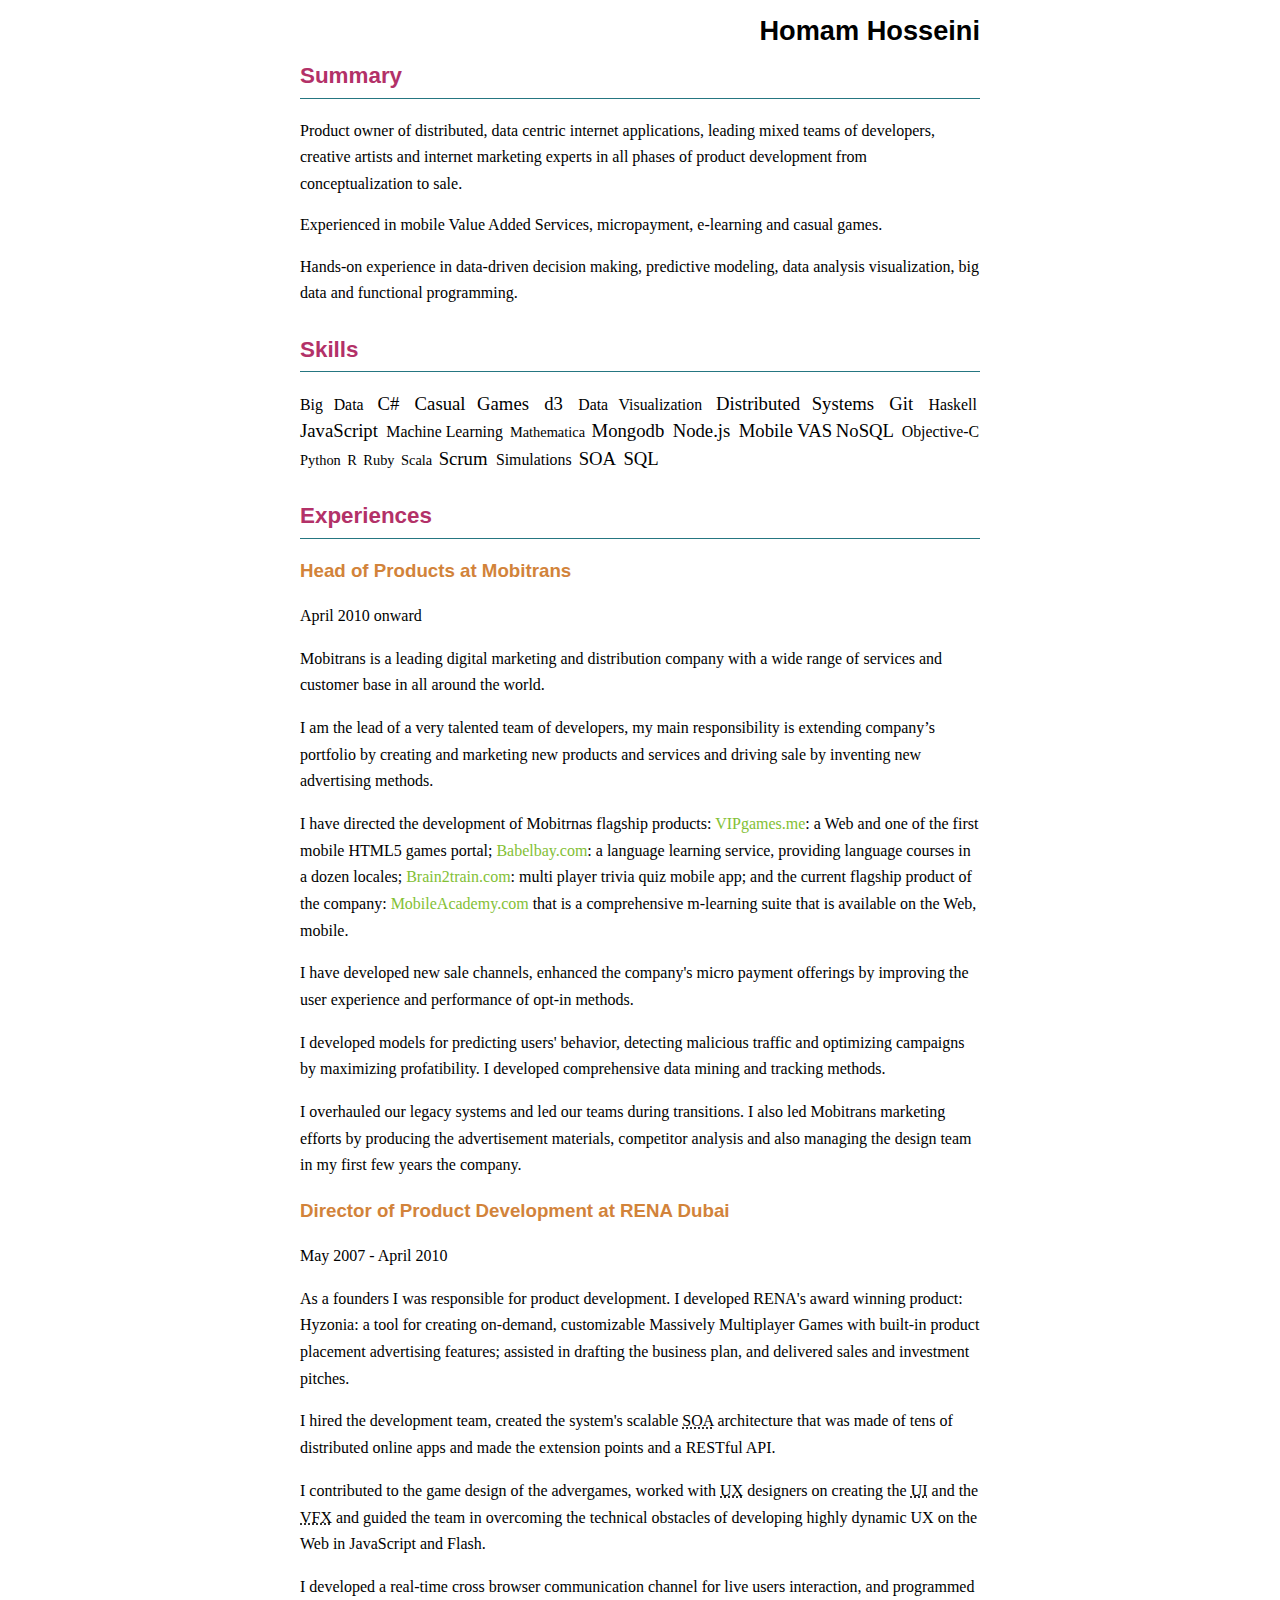
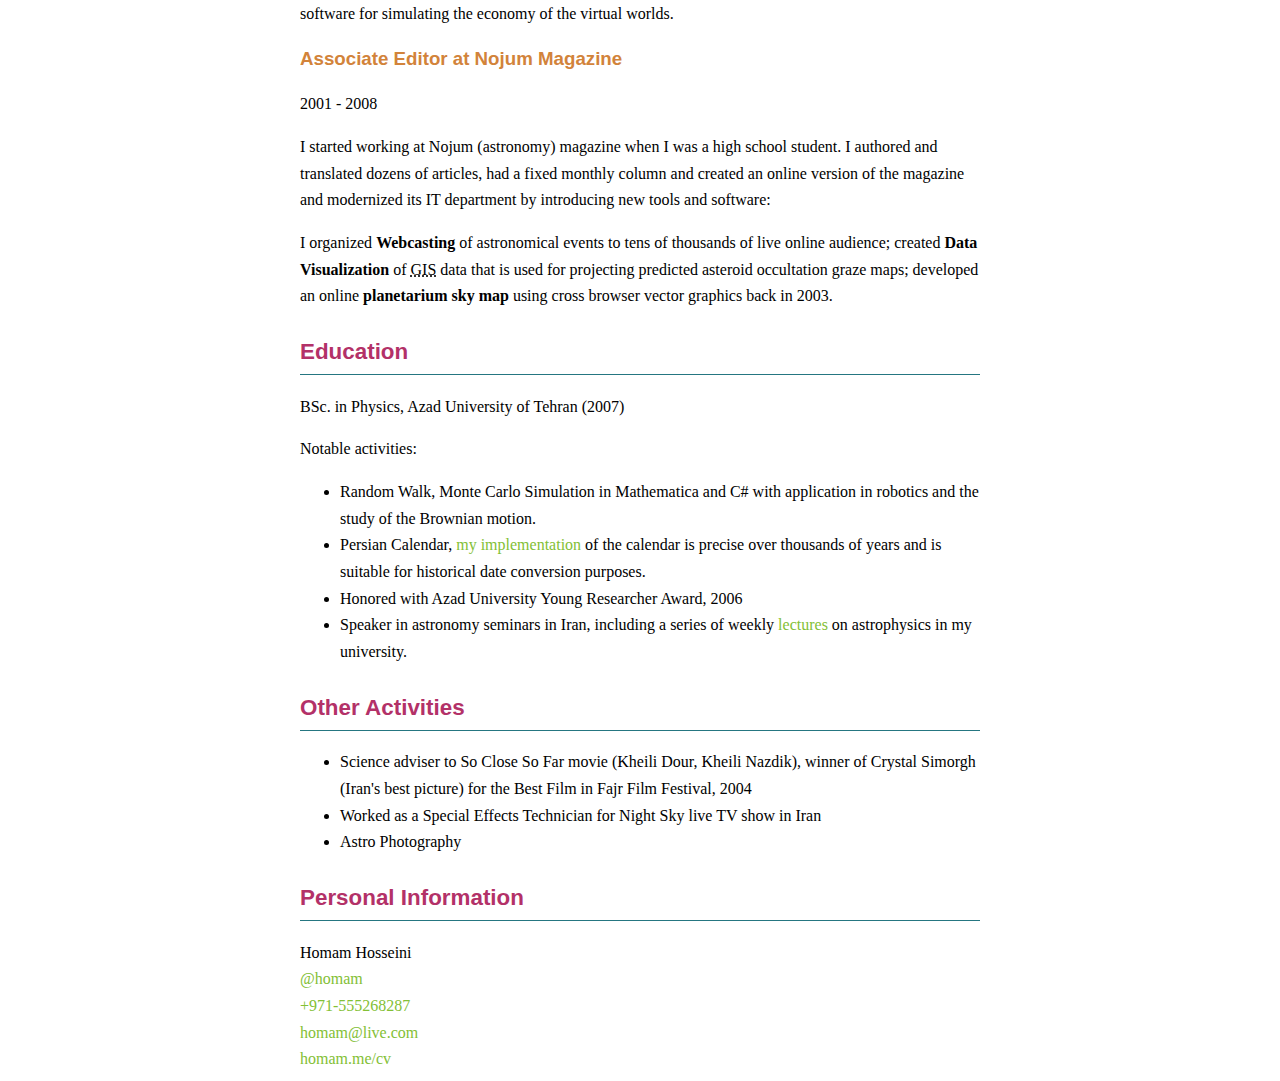
==== cv/index.html @ 87fec983 "July 2015 version" ====
<!doctype html>
<html lang="en">
<head>
    <title>Homam Hosseini</title>
    <meta charset="utf-8" />
    <meta name="description" content="Head of Products at Mobitrans; Homam is a software architect and developer, experienced in mobile, advergaming, data visualization and distributed systems."/>
    <meta name="viewport" content="user-scalable=no, width=device-width, initial-scale=1.0, maximum-scale=1.0"/>
    <meta name="apple-mobile-web-app-capable" content="yes"/>
    <meta name="apple-mobile-web-app-status-bar-style" content="black"/>

    <link href="index.css" type="text/css" rel="stylesheet" />
    
</head>
<body class="">

    <article itemscope itemtype="http://schema.org/Person">
    <h1 itemprop="name">Homam Hosseini</h1>

    <section class="summary">
        <h2>Summary</h2>
        <ul>
            <li data-skill="lead">
                Product owner of distributed, data centric internet applications,
                leading mixed
                teams of developers, creative artists and internet marketing experts in all phases of product development from conceptualization to sale.</li>
            <li data-skill="mobile dev games">
                Experienced in mobile Value Added Services,
                micropayment, e-learning and casual games.</li>
            <li data-skills="dev data">
                Hands-on experience in data-driven decision making, predictive modeling,
                data analysis visualization, big data and functional programming.
            </li>
        </ul>
    </section>
    <section class="skills">
        <h2>Skills</h2>
        <ul class="list">
            <li class="b">Big Data </li><li class="a">C# </li><li class="a">Casual Games </li><li class="a">d3 </li><li class="b">Data Visualization </li><li class="a">Distributed Systems </li><li class="a">Git </li><li class="b">Haskell </li><li class="a">JavaScript </li><li class="b">Machine Learning </li><li class="c">Mathematica </li><li class="a">Mongodb </li><li class="a">Node.js </li><li class="a">Mobile VAS</li><li class="a">NoSQL </li><li class="b">Objective-C </li><li class="c">Python </li><li class="c">R </li><li class="c">Ruby </li><li class="c">Scala </li><li class="a">Scrum </li><li class="b">Simulations </li><li class="a">SOA </li><li class="a">SQL </li>
        </ul>
    </section>
    <section class="experiences">
        <h2>Experiences</h2>
        <div class="experience">
            <h3 itemprop="jobTitle">Head of Products at Mobitrans</h3>
            <div class="time">April 2010 onward</div>
            <p class="company">
                Mobitrans is a leading digital marketing and distribution company with a wide range of services and customer base in all around the world.
            </p>
            <p data-skill="lead">
                I am the lead of a very talented team of developers, my main
                responsibility is extending company’s portfolio by creating and marketing new products and services and driving sale by inventing new advertising methods.
            </p>
            <p data-skill="dev mobile games">
                I have directed the development of Mobitrnas flagship products:
                <a target="_blank" href="http://www.vipgames.me">VIPgames.me</a>: a Web and one of the first mobile HTML5 games portal;
                <a target="_blank" href="http://www.babelbay.com">Babelbay.com</a>: a language learning service, providing language courses
                in a dozen locales;
                <a target="_blank" href="http://www.brain2train.com">Brain2train.com</a>: multi player trivia quiz mobile app;
                and the current flagship product of the company:
                <a target="_blank" href="http://www.mobileacademy.com">MobileAcademy.com</a> that is a comprehensive m-learning suite that is available on the Web, mobile.
            </p>
            <p data-skill="dev lead biz math">
                I have developed new sale channels, enhanced the company's micro payment offerings
                by improving the user experience and performance of opt-in methods.
            </p>
            <p data-skill="dev lead biz math">
                I developed models for predicting users' behavior, detecting malicious traffic and optimizing campaigns by maximizing profatibility. I developed comprehensive data mining and tracking methods.
            </p>
            <p>
                I overhauled our legacy systems and led our teams during transitions. I also led Mobitrans marketing efforts by producing the advertisement materials, competitor analysis and also managing the design team in my first few years the company.
            </p>
        </div>
        <div class="experience">
            <h3>Director of Product Development at RENA Dubai</h3>
            <div class="time">May 2007 - April 2010</div>
            <p>
                As a founders I was responsible for product development.

                I developed RENA's award winning product: Hyzonia: a tool for creating on-demand, customizable
                Massively Multiplayer Games with built-in product placement advertising features; assisted in drafting the business plan, and delivered sales and investment pitches.
            </p>
            <p>
                I hired the development team, created the system's scalable <abbr title="Service Oriented Architecture">SOA</abbr>
                architecture that was made of tens of distributed online apps and made the extension points and a RESTful API.
            </p>
            <p>
                I contributed to the game design of the advergames,
                worked with <abbr title="User Experience">UX</abbr> designers on creating the 
                <abbr title="User Interface">UI</abbr> and the <abbr title="Visual Effects">VFX</abbr> and
                guided the team in overcoming the technical obstacles of developing highly dynamic UX on the Web in JavaScript and Flash.
            </p>
            <p>
                I developed a real-time cross browser communication channel for live users interaction,
                and programmed software for simulating the economy of the virtual worlds.
            </p>
        </div>
        <div class="experience nojum">
            <h3>Associate Editor at Nojum Magazine</h3>
            <div class="time">2001 - 2008</div>
            <p>
                I started working at Nojum (astronomy) magazine when I was a high school student.
                I authored and translated dozens of articles, had a fixed monthly column and created an online version of the magazine
                and modernized its IT department by introducing new tools and software:
            </p>
            <p>
                I organized <strong>Webcasting</strong> of astronomical events to tens of thousands of live online audience;
                created <strong>Data Visualization</strong> of <abbr title="Geographic Information System">GIS</abbr> data that is
                used for projecting predicted asteroid occultation graze maps;
                developed an online <strong>planetarium sky map</strong> using cross browser vector graphics
                back in 2003.
            </p>
        </div>
    </section>
    <section class="education">
        <h2>Education</h2>
        <p>
            BSc. in Physics, Azad University of Tehran (2007)
        </p>
        <p>
            Notable activities:
        </p>
        <ul>
            <li>Random Walk, Monte Carlo Simulation in Mathematica and C# with application in
    robotics and the study of the Brownian motion.</li>
            <li>Persian Calendar, <a href="http://www.codeproject.com/Articles/13465/Jalali-Calendar" target="_blank">my implementation</a>
            of the calendar is precise over thousands of years and is
            suitable for historical date conversion purposes.</li>
            <li>Honored with Azad University Young Researcher Award, 2006</li>
            <li>Speaker in astronomy seminars in Iran, including a series of weekly
                <a href="http://www.slideshare.net/homam" target="_blank">lectures</a> on astrophysics in my university.</li>
        </ul>
    </section>
    <section class="activities">
        <h2>Other Activities</h2>
        <ul>
            <!-- ed activities -->
            <li>Science adviser to So Close So Far movie (Kheili Dour, Kheili Nazdik), winner of Crystal Simorgh
                (Iran's best picture)
                for the Best Film in Fajr Film Festival, 2004</li>
            <li>Worked as a Special Effects Technician for Night Sky live TV show in Iran</li>
            <li>Astro Photography</li>
        </ul>
    </section>
    <section>
        <h2>Personal Information</h2>
        <div>Homam Hosseini</div>
        <div class="twitter"><a rel="me" itemprop="url" target="_blank" href="http://twitter.com/homam">@homam</a></div>
        <div><a rel="me" itemprop="telephone" href="tel:+971-555268287">+971-555268287</a</div>
        <div><a rel="me" itemprop="email" href="mailto:homam@live.com">homam@live.com</a></div>
        <div class="social"><a rel="me" itemprop="url" target="_blank" href="http://homam.me/cv">homam.me/cv</a></div>
        <div class="social google"><a rel="author" href="https://plus.google.com/106168197386890589409?rel=author"></a></div>
    </section>
    </article>
</body>
</html>
---- cv/index.css ----
body {
  font: normal 12pt/20pt "Georgia Pro", georgia, serif;
}
@media print {
  body {
    font-family: normal 0.61111111pt "Georgia Pro", georgia, serif;
  }
}
h1,
h2,
h3,
h4 {
  font-family: Helvetica, Calibri, sans-serif;
}
a {
  color: #83C035;
  text-decoration: none;
}
a:hover {
  text-decoration: underline;
}
@media print {
  a {
    color: #69992b;
    text-decoration: none;
  }
}
abbr.expand:before {
  content: attr(title) ' (';
}
abbr.expand:after {
  content: ')';
}
h1 {
  font-size: 1.7em;
  text-align: right;
}
@media screen and (max-width: 500px) {
  h1 {
    text-align: left;
    margin-bottom: 2ex;
  }
}
@media screen and (min-width: 500px) {
  h1 {
    text-align: right;
  }
}
@media print {
  h1 {
    margin-bottom: -1.3ex;
  }
}
body.fancy h1 {
  text-align: right;
  -webkit-transform: rotateZ(-1deg);
  margin: 20px 0 -20px 0;
  padding: 0;
}
h2 {
  color: #B33168;
  font-size: 1.4em;
}
h2:after {
  content: ' ';
  display: block;
  border-bottom: solid 1px #257681;
  margin-top: 8px;
}
h3 {
  color: #D2833A;
}
.summary ul {
  margin: auto 0 auto 0;
  padding: 0;
}
.summary ul li {
  margin: auto 0 2ex 0;
  padding: 0;
  list-style-type: none;
}
.skills .list {
  margin: 0 auto 0 auto;
  padding: 0;
  text-align: justify;
}
@media screen and (min-width: 400px) {
  .skills .list {
    font-size: .9em;
  }
}
@media print {
  .skills .list {
    font-size: .8em;
  }
}
.skills .list li {
  margin: 0;
  padding: 0 0 0 0;
  list-style-type: none;
  display: inline;
  -webkit-transition: .5s;
  -webkit-transform: rotate(0);
}
@media screen and (min-width: 400px) {
  .skills .list li {
    padding-right: .2em;
  }
}
@media print {
  .skills .list li {
    padding-right: 0.15em;
    line-height: 1;
  }
}
.skills .list li.a {
  font-size: 130%;
}
.skills .list li.b {
  font-size: 110%;
}
.skills .list li:hover {
  color: red;
}
article section {
  page-break-inside: avoid;
}
article section:not(:first-of-type) {
  margin-top: 4ex;
}
@media print {
  article section {
    margin-top: 4ex;
  }
}

article section.activities {
  page-break-inside: avoid;
}
article {
  margin: auto;
  max-width: 680px;
  padding: 0 20px;
}
@media only screen and (max-device-width: 480px) {
  body,
  article {
    max-width: 100%;
    margin: 0;
  }
  ul {
    margin: 0;
    padding-left: 1em;
  }
}
@media print {
  .social.google {
    display: none;
  }
}
body.fancy h2:after {
  margin-top: 14px;
}
body.fancy section:nth-of-type(2n-1) h2:after {
  -webkit-transform: rotateZ(1deg);
}
body.fancy section:nth-of-type(2n) h2:after {
  -webkit-transform: rotateZ(-1deg);
  margin-top: 0px;
}
body.fancy .experience:nth-of-type(2n-1) {
  -webkit-transform: rotateZ(-1deg);
}
body.fancy .experience:nth-of-type(2n) {
  -webkit-transform: rotateZ(1deg);
  margin-top: 2em;
  margin-bottom: 2em;
}
@media screen and (max-width: 999px) {
  #fx {
    display: none;
  }
}
@media print {
  #fx {
    display: none;
  }
}
@media screen and (min-width: 1000px) {
  #fx {
    position: fixed;
    top: -120px;
    width: 100%;
    bottom: 0;
    left: 0;
    -webkit-box-reflect: right -100%;
    z-index: -1;
  }
  svg {
    position: absolute;
    bottom: -100px;
    left: -10px;
    z-index: -1;
    width: 100%;
    -webkit-box-reflect: below -60%;
  }
  svg line {
    stroke: black;
  }
  svg path {
    stroke: rgba(247, 247, 247, 0.45);
    fill: rgba(247, 247, 247, 0.45);
  }
}
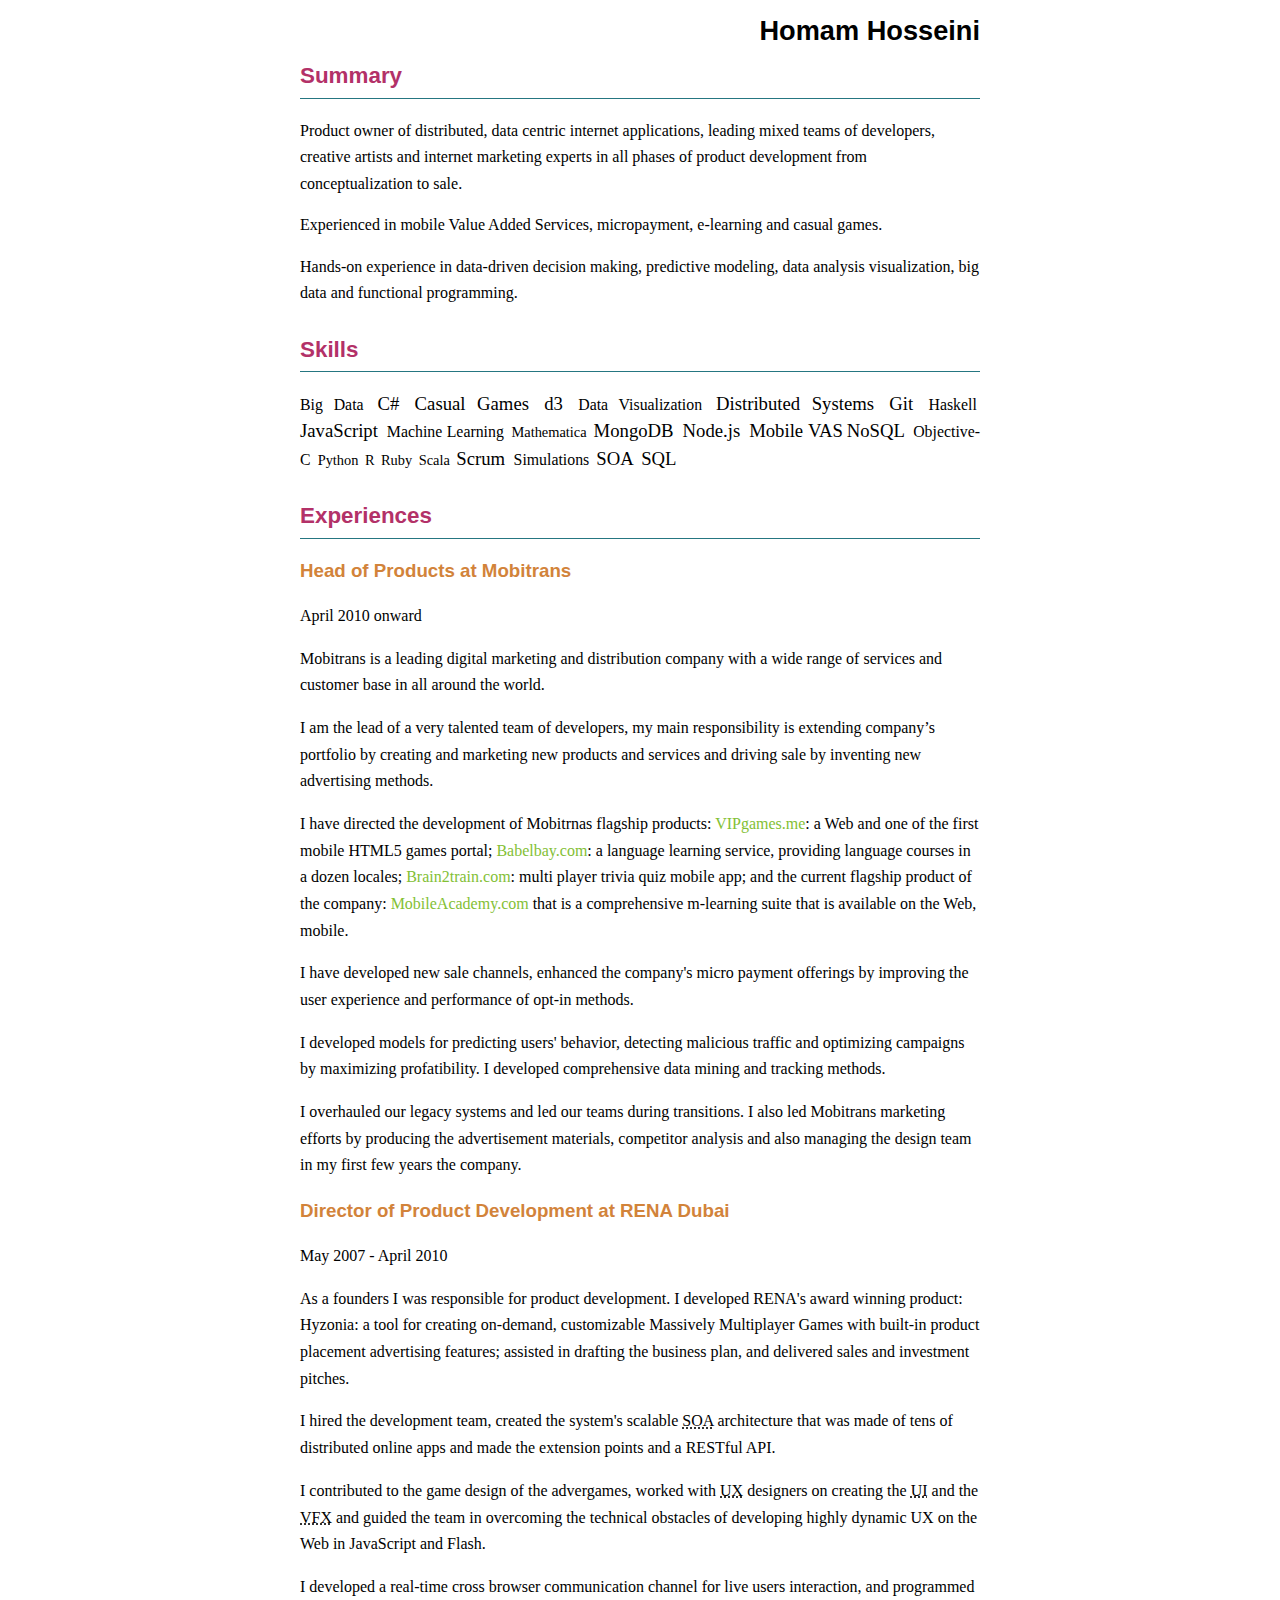
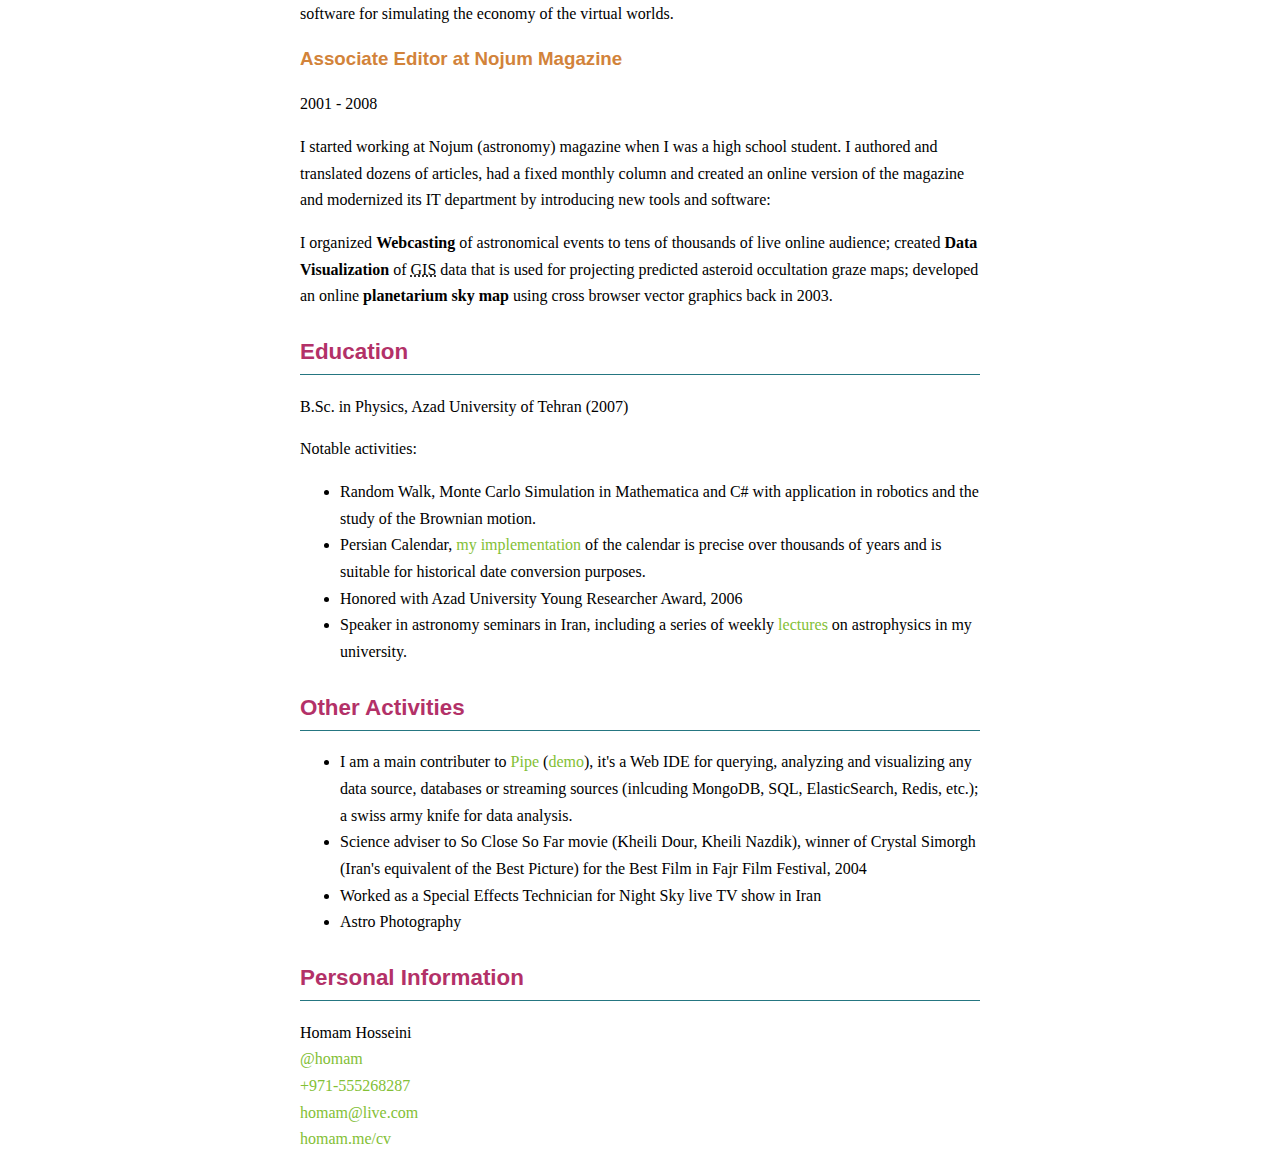
==== commit 90376ba7: "Update index.html" ====
--- a/cv/index.html
+++ b/cv/index.html
@@ -35,7 +35,7 @@
     <section class="skills">
         <h2>Skills</h2>
         <ul class="list">
-            <li class="b">Big Data </li><li class="a">C# </li><li class="a">Casual Games </li><li class="a">d3 </li><li class="b">Data Visualization </li><li class="a">Distributed Systems </li><li class="a">Git </li><li class="b">Haskell </li><li class="a">JavaScript </li><li class="b">Machine Learning </li><li class="c">Mathematica </li><li class="a">Mongodb </li><li class="a">Node.js </li><li class="a">Mobile VAS</li><li class="a">NoSQL </li><li class="b">Objective-C </li><li class="c">Python </li><li class="c">R </li><li class="c">Ruby </li><li class="c">Scala </li><li class="a">Scrum </li><li class="b">Simulations </li><li class="a">SOA </li><li class="a">SQL </li>
+            <li class="b">Big Data </li><li class="a">C# </li><li class="a">Casual Games </li><li class="a">d3 </li><li class="b">Data Visualization </li><li class="a">Distributed Systems </li><li class="a">Git </li><li class="b">Haskell </li><li class="a">JavaScript </li><li class="b">Machine Learning </li><li class="c">Mathematica </li><li class="a">MongoDB </li><li class="a">Node.js </li><li class="a">Mobile VAS</li><li class="a">NoSQL </li><li class="b">Objective-C </li><li class="c">Python </li><li class="c">R </li><li class="c">Ruby </li><li class="c">Scala </li><li class="a">Scrum </li><li class="b">Simulations </li><li class="a">SOA </li><li class="a">SQL </li>
         </ul>
     </section>
     <section class="experiences">
@@ -114,7 +114,7 @@
     <section class="education">
         <h2>Education</h2>
         <p>
-            BSc. in Physics, Azad University of Tehran (2007)
+            B.Sc. in Physics, Azad University of Tehran (2007)
         </p>
         <p>
             Notable activities:
@@ -134,8 +134,13 @@
         <h2>Other Activities</h2>
         <ul>
             <!-- ed activities -->
+            <li>I am a main contributer to <a href="https://github.com/pipend/pipe">Pipe</a> (<a href="http://reactiflux.pipend.com/">demo</a>), it's a Web IDE for
+                querying, analyzing and visualizing any data source, databases or streaming sources 
+                (inlcuding MongoDB, SQL, ElasticSearch, Redis, etc.); 
+                a swiss army knife for data analysis.
+            </li>
             <li>Science adviser to So Close So Far movie (Kheili Dour, Kheili Nazdik), winner of Crystal Simorgh
-                (Iran's best picture)
+                (Iran's equivalent of the Best Picture)
                 for the Best Film in Fajr Film Festival, 2004</li>
             <li>Worked as a Special Effects Technician for Night Sky live TV show in Iran</li>
             <li>Astro Photography</li>
@@ -152,4 +157,4 @@
     </section>
     </article>
 </body>
-</html>+</html>
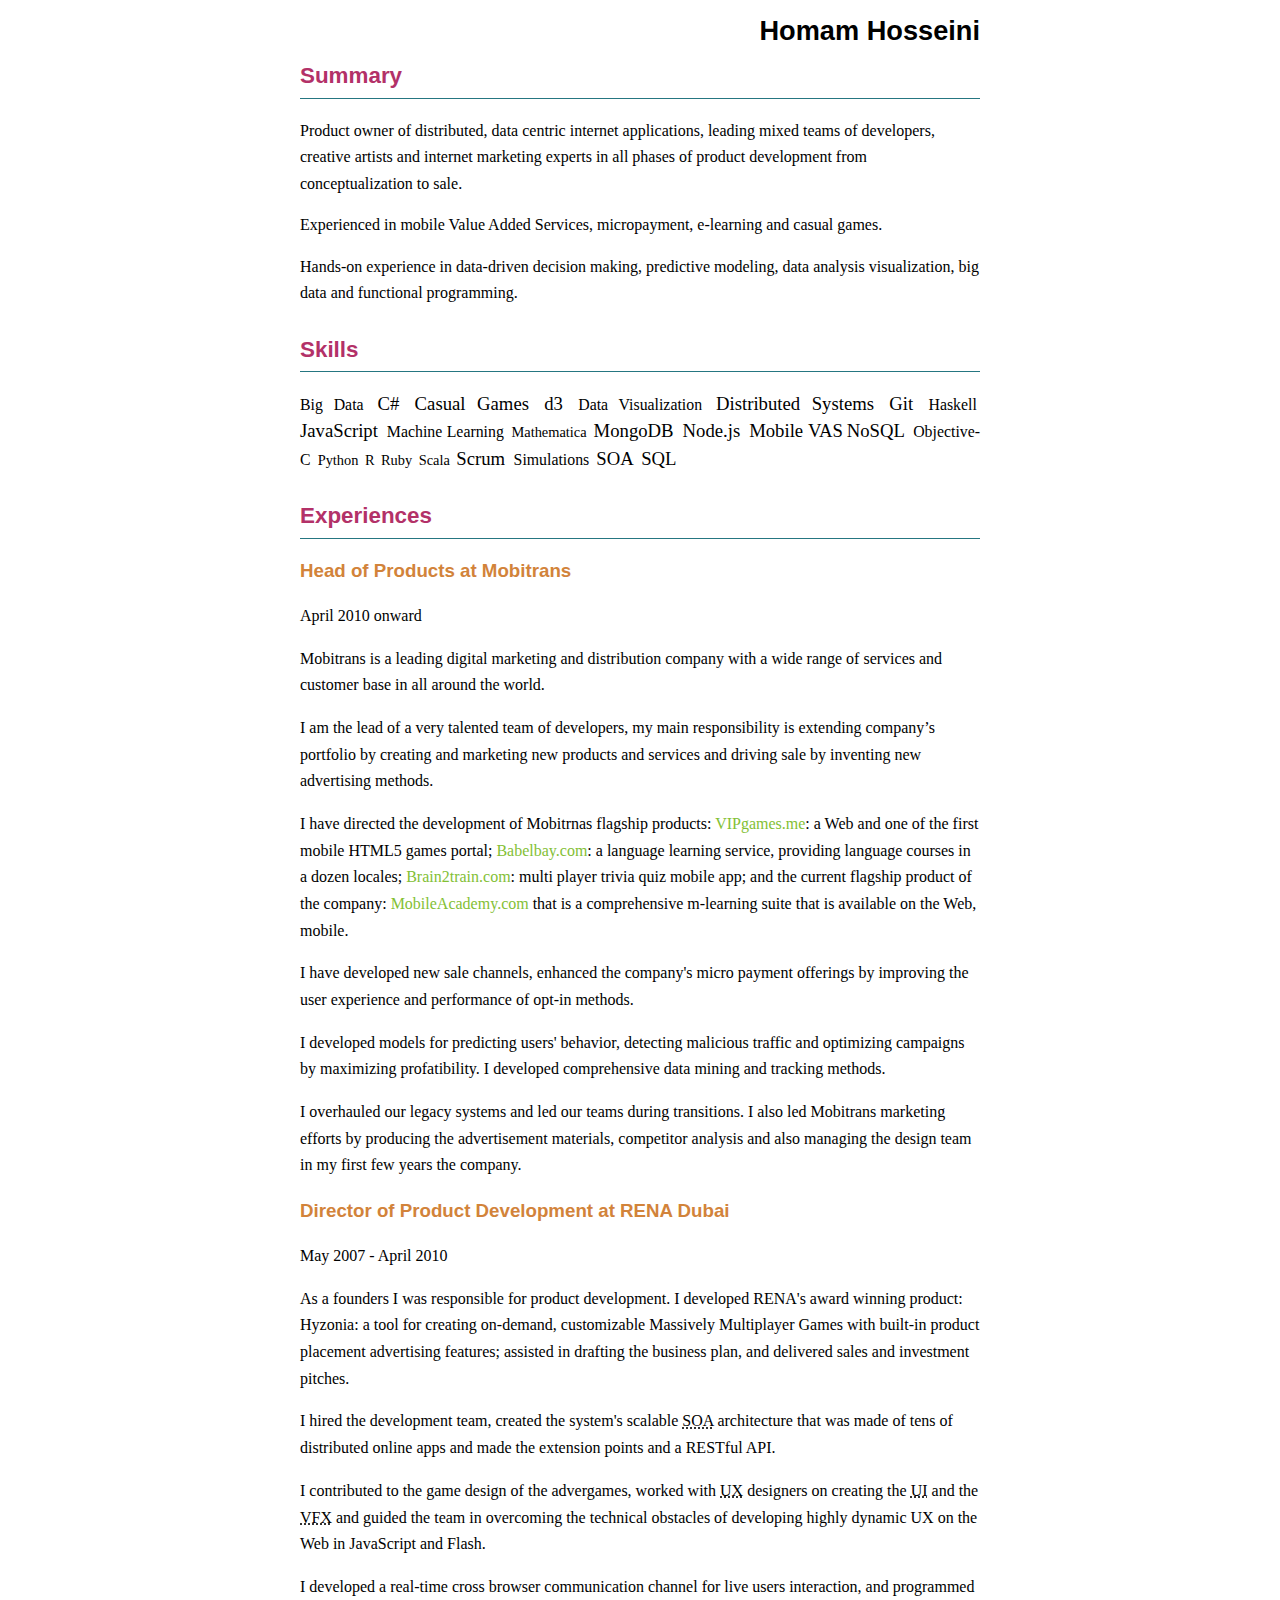
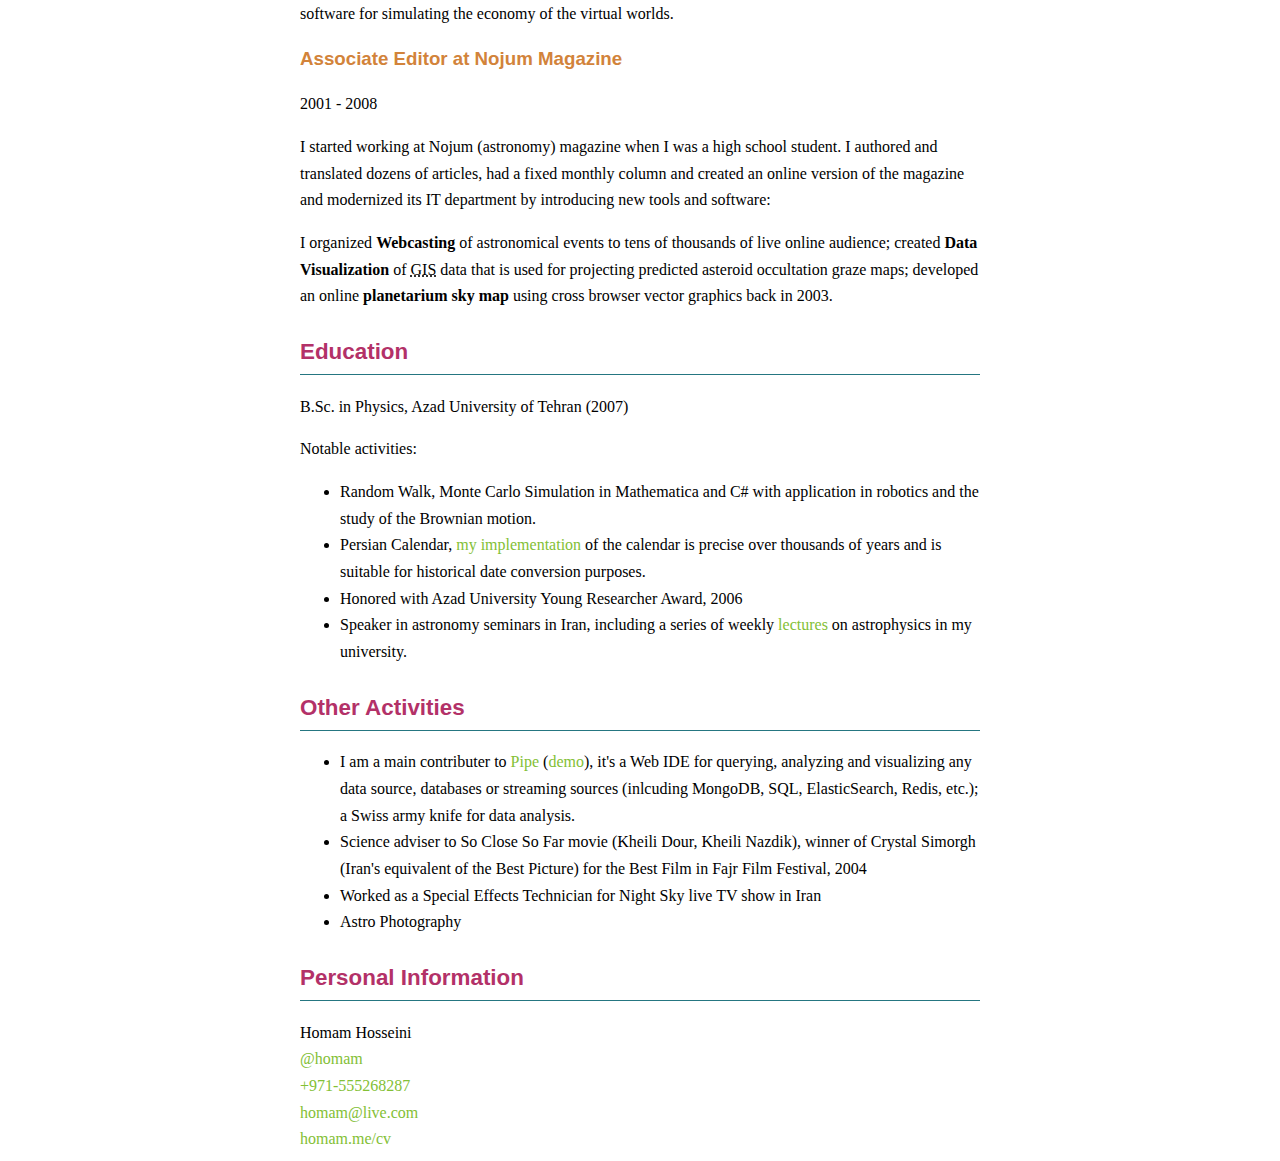
==== commit 7a67c1c6: "typo" ====
--- a/cv/index.html
+++ b/cv/index.html
@@ -137,7 +137,7 @@
             <li>I am a main contributer to <a href="https://github.com/pipend/pipe">Pipe</a> (<a href="http://reactiflux.pipend.com/">demo</a>), it's a Web IDE for
                 querying, analyzing and visualizing any data source, databases or streaming sources 
                 (inlcuding MongoDB, SQL, ElasticSearch, Redis, etc.); 
-                a swiss army knife for data analysis.
+                a Swiss army knife for data analysis.
             </li>
             <li>Science adviser to So Close So Far movie (Kheili Dour, Kheili Nazdik), winner of Crystal Simorgh
                 (Iran's equivalent of the Best Picture)
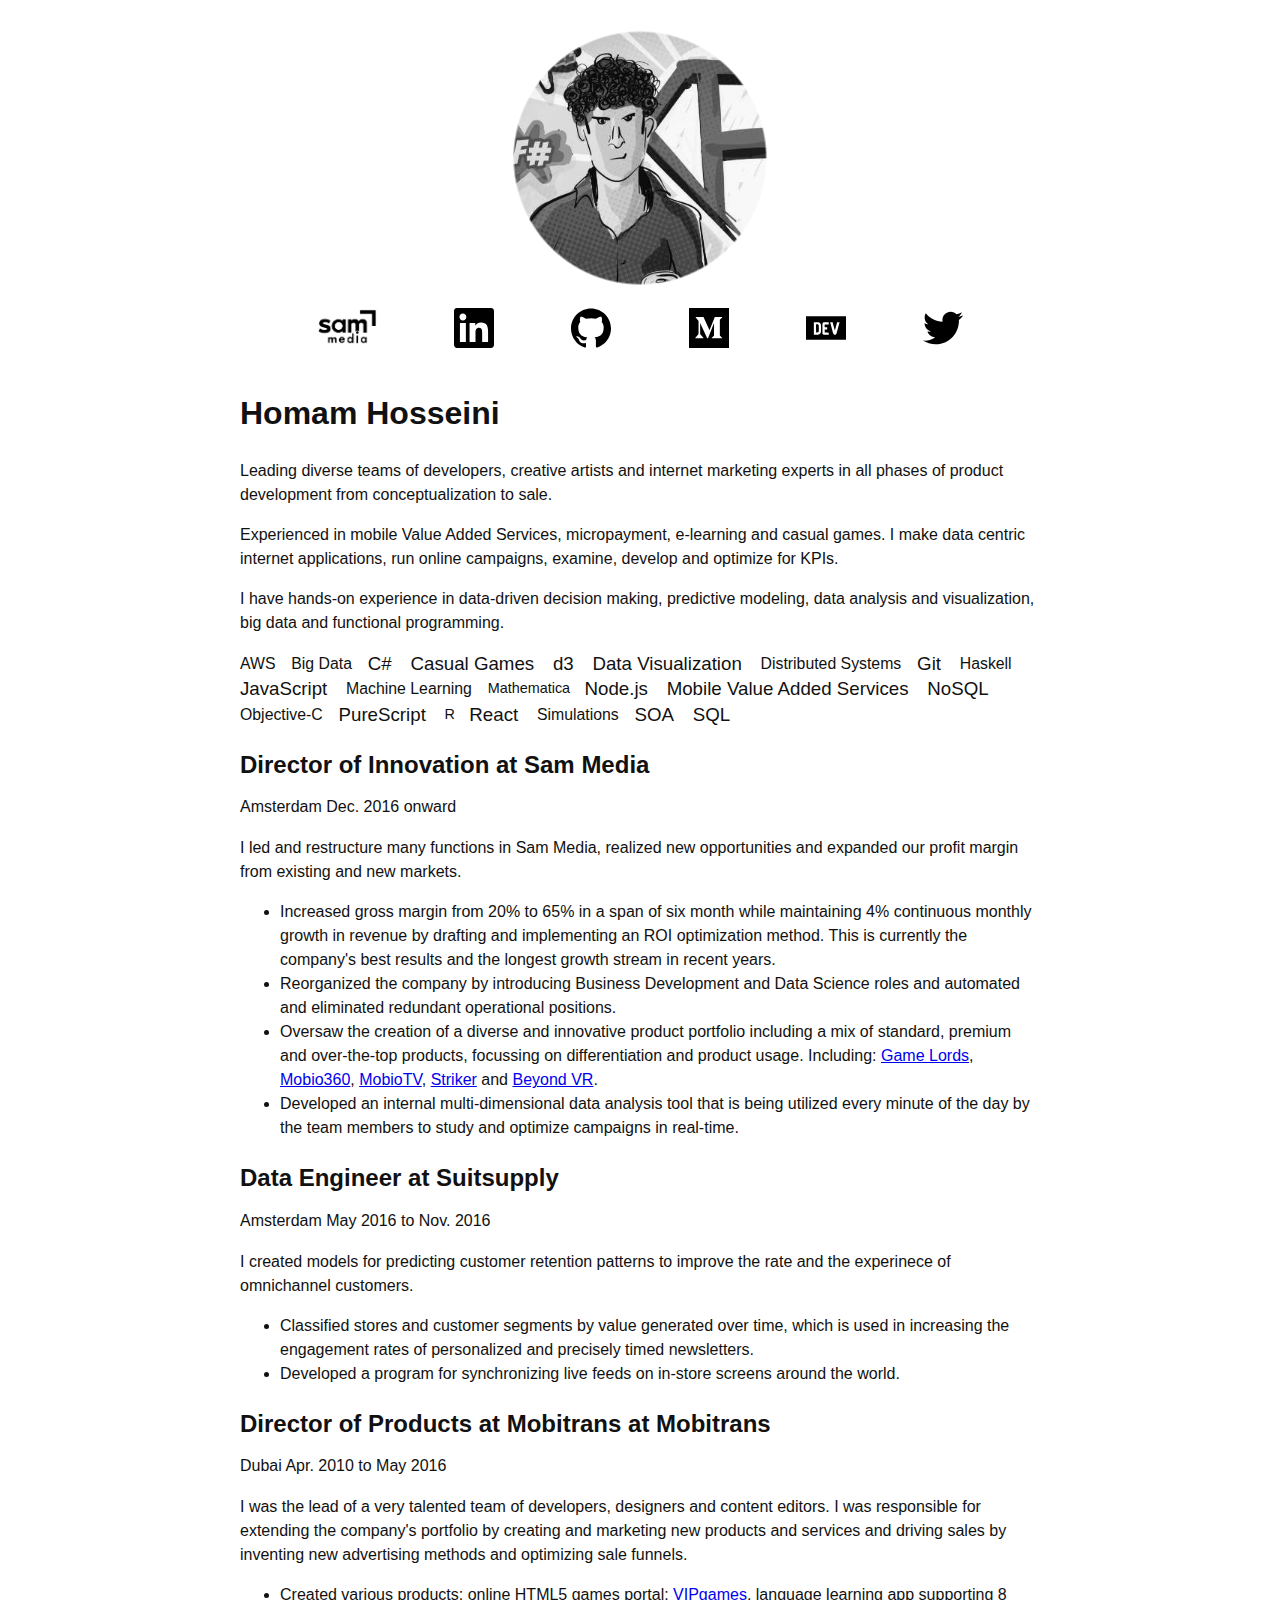
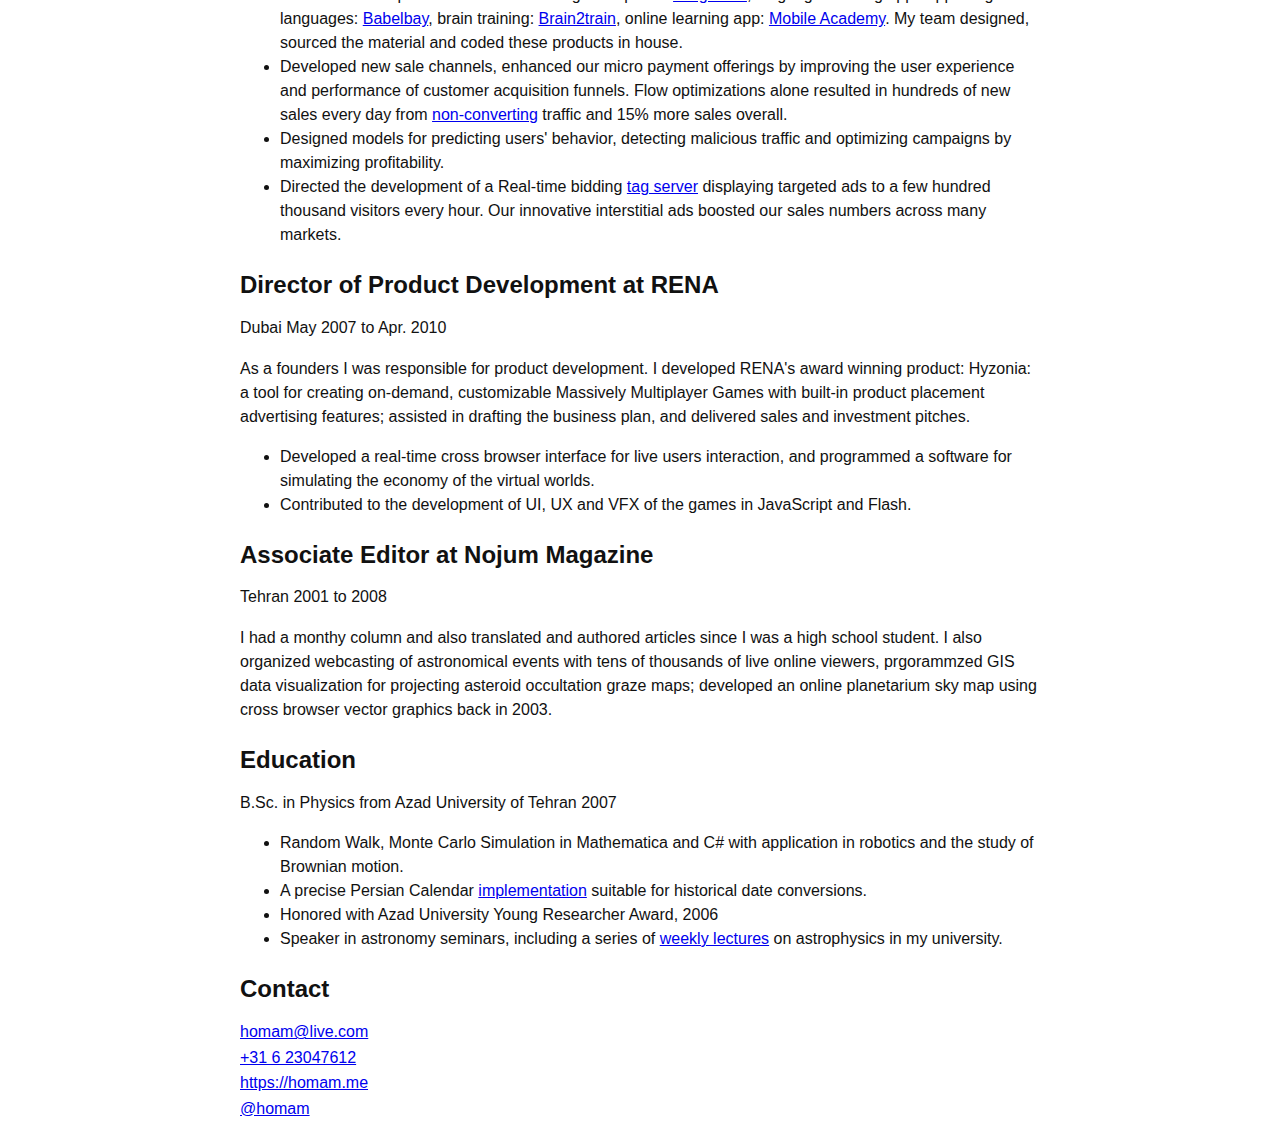
==== commit 70753ac0: "Update index.html" ====
--- a/cv/index.html
+++ b/cv/index.html
@@ -1,160 +1,481 @@
-<!doctype html>
 <html lang="en">
+
 <head>
-    <title>Homam Hosseini</title>
-    <meta charset="utf-8" />
-    <meta name="description" content="Head of Products at Mobitrans; Homam is a software architect and developer, experienced in mobile, advergaming, data visualization and distributed systems."/>
-    <meta name="viewport" content="user-scalable=no, width=device-width, initial-scale=1.0, maximum-scale=1.0"/>
-    <meta name="apple-mobile-web-app-capable" content="yes"/>
-    <meta name="apple-mobile-web-app-status-bar-style" content="black"/>
-
-    <link href="index.css" type="text/css" rel="stylesheet" />
-    
+  <meta charset="utf-8">
+  <link rel="shortcut icon" href="../favicon.ico">
+  <meta name="viewport" content="width=device-width, initial-scale=1">
+  <meta name="theme-color" content="#000000">
+  <meta name="description" content="Homam Hosseini Résumé">
+  <link rel="apple-touch-icon" href="../apple-touch-icon.png">
+  <link rel="manifest" href="../manifest.json">
+  <title>Homam Hosseini</title>
+  <style>
+    .links {
+      display: flex;
+      flex-wrap: wrap;
+      justify-content: space-evenly;
+      align-items: flex-start;
+    }
+
+    .links a {
+      min-width: 40px;
+      margin-bottom: 20px;
+      display: block;
+    }
+
+    .links a span {
+      display: none;
+    }
+
+    .links img {
+      display: block;
+      max-width: 40px;
+      max-height: 60px;
+    }
+
+    .links .sam-media {
+      min-width: 60px;
+    }
+
+    .links .sam-media img {
+      max-width: 60px;
+      filter: invert(1) saturate(0) contrast(10);
+    }
+  </style>
+  <style>
+    .my-photo {
+      background-size: contain;
+      background-repeat: no-repeat;
+      width: 500px;
+      height: 500px;
+      background: radial-gradient(circle, transparent 59%, var(--color-v) 60%), linear-gradient(to right, var(--color), var(--color)), url([data-uri]);
+      background-position: center -40%;
+      background-size: cover;
+      background-repeat: no-repeat;
+      background-blend-mode: normal, saturation, normal;
+      --color-v: rgb(255, 255, 255);
+      --color: grey;
+      flex: 1 1;
+    }
+
+    body {
+      color: #111;
+      font-family: 'Poppins', sans-serif;
+      font-weight: 400;
+      overflow-x: hidden;
+      height: 100%;
+      font-size: 100%;
+    }
+
+    main {
+      clear: both;
+      margin-left: auto;
+      margin-right: auto;
+      padding-left: 1em;
+      padding-right: 1em;
+      max-width: 80em;
+    }
+
+    @media (max-width: 32em) {
+      aside {
+        position: relative;
+        z-index: 10;
+      }
+
+      .stack {
+        max-width: 16em;
+        margin: auto;
+      }
+    }
+
+    @media (min-width: 32em) {
+      .posts {
+        position: relative;
+        left: 300px;
+      }
+
+      aside {
+        overflow-y: auto;
+        height: calc(100vh - 2em - 2em);
+        width: calc(300px - 1em);
+        float: left;
+        position: fixed;
+        top: 2em;
+      }
+
+      aside .stack {
+        max-width: 14em;
+        margin: auto;
+      }
+    }
+
+    aside .my-photo {
+      margin: auto;
+      width: 250px;
+      height: 250px;
+    }
+
+    aside .links {
+      flex-direction: column;
+    }
+
+    aside .links a {
+      display: flex;
+      width: 100%;
+      justify-content: space-between;
+      align-items: center;
+    }
+
+    aside .links span {
+      display: block;
+    }
+  </style>
+  <style>
+    body {
+      color: #111;
+      font-family: 'Poppins', sans-serif;
+      font-weight: 400;
+      overflow-x: hidden;
+      height: 100%;
+      font-size: 100%;
+      line-height: 1.5;
+    }
+
+    main {
+      max-width: 800px;
+      margin: auto;
+    }
+
+    .my-photo {
+      background-size: contain;
+      background-repeat: no-repeat;
+      width: 300px;
+      height: 300px;
+      background: radial-gradient(circle, transparent 59%, var(--color-v) 60%), linear-gradient(to right, var(--color), var(--color)), url([data-uri]);
+      background-position: center -40%;
+      background-size: cover;
+      background-repeat: no-repeat;
+      background-blend-mode: normal, saturation, normal;
+      --color-v: rgb(255, 255, 255);
+      --color: grey;
+      flex: 1 1;
+    }
+
+    .sky h1 {
+      font-size: 300%;
+    }
+
+    .sky .my-photo {
+      margin: auto;
+    }
+
+    .skills {
+      margin: 0 auto 0 auto;
+      padding: 0;
+      display: flex;
+      flex-wrap: wrap;
+      justify-content: flex-start;
+      font-size: 90%;
+    }
+
+    .skills li {
+      margin: 0;
+      padding: 0 0 0 0;
+      list-style-type: none;
+      display: inline;
+      padding-right: 1em;
+      line-height: 19pt;
+    }
+
+    .skills li.a {
+      font-size: 130%;
+    }
+
+    .skills li.b {
+      font-size: 110%;
+    }
+
+    article h2 {
+      margin-bottom: 1ex;
+      padding-bottom: 0ex;
+    }
+
+    article .duration {
+      margin-bottom: 2ex;
+    }
+
+    article details summary {
+      display: block;
+      cursor: pointer;
+    }
+
+    article details summary:before {
+      display: none;
+    }
+
+    article details summary::-webkit-details-marker {
+      display: none;
+    }
+
+    address {
+      font-style: normal;
+    }
+
+    address div {
+      line-height: 3ex;
+    }
+
+    @media (max-width: 600px) {
+      .my-photo {
+        width: calc(90vw - 2px);
+        height: 80vw;
+      }
+    }
+
+    @media (max-width: 800px) {
+      .sky {
+        text-align: center;
+      }
+    }
+
+    @media print {
+      body {
+        font-family: "PT Serif", Georgia, "Times New Roman", serif;
+        line-height: 1.5;
+      }
+
+      h1,
+      h2,
+      h3,
+      h4 {
+        font-family: "PT Sans", Helvetica, Arial, sans-serif;
+      }
+
+      article {
+        page-break-inside: avoid;
+      }
+
+      article ul {
+        padding-left: 1.5em;
+      }
+
+      article ul li {
+        margin-bottom: 1.5ex;
+      }
+
+      a:link,
+      a:visited,
+      a {
+        color: #520;
+        text-decoration: none;
+      }
+
+      h1 {
+        font-size: 24pt;
+        text-align: right;
+      }
+
+      .sky h2,
+      .sky h3,
+      .sky h4 {
+        font-size: 14pt;
+        margin-top: 25px;
+      }
+
+      .sky .my-photo {
+        display: none;
+      }
+
+      .sky .links {
+        display: none;
+      }
+    }
+
+    @page {
+      margin-left: 0.6in;
+      margin-right: 0.5in;
+    }
+  </style>
 </head>
-<body class="">
-
-    <article itemscope itemtype="http://schema.org/Person">
-    <h1 itemprop="name">Homam Hosseini</h1>
-
-    <section class="summary">
-        <h2>Summary</h2>
-        <ul>
-            <li data-skill="lead">
-                Product owner of distributed, data centric internet applications,
-                leading mixed
-                teams of developers, creative artists and internet marketing experts in all phases of product development from conceptualization to sale.</li>
-            <li data-skill="mobile dev games">
-                Experienced in mobile Value Added Services,
-                micropayment, e-learning and casual games.</li>
-            <li data-skills="dev data">
-                Hands-on experience in data-driven decision making, predictive modeling,
-                data analysis visualization, big data and functional programming.
-            </li>
-        </ul>
-    </section>
-    <section class="skills">
-        <h2>Skills</h2>
-        <ul class="list">
-            <li class="b">Big Data </li><li class="a">C# </li><li class="a">Casual Games </li><li class="a">d3 </li><li class="b">Data Visualization </li><li class="a">Distributed Systems </li><li class="a">Git </li><li class="b">Haskell </li><li class="a">JavaScript </li><li class="b">Machine Learning </li><li class="c">Mathematica </li><li class="a">MongoDB </li><li class="a">Node.js </li><li class="a">Mobile VAS</li><li class="a">NoSQL </li><li class="b">Objective-C </li><li class="c">Python </li><li class="c">R </li><li class="c">Ruby </li><li class="c">Scala </li><li class="a">Scrum </li><li class="b">Simulations </li><li class="a">SOA </li><li class="a">SQL </li>
-        </ul>
-    </section>
-    <section class="experiences">
-        <h2>Experiences</h2>
-        <div class="experience">
-            <h3 itemprop="jobTitle">Head of Products at Mobitrans</h3>
-            <div class="time">April 2010 onward</div>
-            <p class="company">
-                Mobitrans is a leading digital marketing and distribution company with a wide range of services and customer base in all around the world.
-            </p>
-            <p data-skill="lead">
-                I am the lead of a very talented team of developers, my main
-                responsibility is extending company’s portfolio by creating and marketing new products and services and driving sale by inventing new advertising methods.
-            </p>
-            <p data-skill="dev mobile games">
-                I have directed the development of Mobitrnas flagship products:
-                <a target="_blank" href="http://www.vipgames.me">VIPgames.me</a>: a Web and one of the first mobile HTML5 games portal;
-                <a target="_blank" href="http://www.babelbay.com">Babelbay.com</a>: a language learning service, providing language courses
-                in a dozen locales;
-                <a target="_blank" href="http://www.brain2train.com">Brain2train.com</a>: multi player trivia quiz mobile app;
-                and the current flagship product of the company:
-                <a target="_blank" href="http://www.mobileacademy.com">MobileAcademy.com</a> that is a comprehensive m-learning suite that is available on the Web, mobile.
-            </p>
-            <p data-skill="dev lead biz math">
-                I have developed new sale channels, enhanced the company's micro payment offerings
-                by improving the user experience and performance of opt-in methods.
-            </p>
-            <p data-skill="dev lead biz math">
-                I developed models for predicting users' behavior, detecting malicious traffic and optimizing campaigns by maximizing profatibility. I developed comprehensive data mining and tracking methods.
-            </p>
-            <p>
-                I overhauled our legacy systems and led our teams during transitions. I also led Mobitrans marketing efforts by producing the advertisement materials, competitor analysis and also managing the design team in my first few years the company.
-            </p>
+
+<body>
+  <div id="root">
+    <main>
+      <div class="container sky">
+        <div class="my-photo"></div>
+        <div class="links"><a rel="noopener noreferrer" href="https://sam-media.com" title="Sam Media: my company"
+            class="sam-media" target="_blank"><img alt="Sam Media"
+              src="[data-uri]"><span>Sam
+              Media</span></a><a rel="noopener noreferrer" target="_blank" title="My LinkedIn profile"
+            href="https://www.linkedin.com/in/homamhosseini/"><img alt="Linked In" class="linked-in"
+              src="[data-uri]"><span>LinkedIn</span></a><a
+            rel="noopener noreferrer" target="_blank" title="My LinkedIn profile" href="https://github.com/homam"><img
+              alt="Github" class="github"
+              src="[data-uri]"><span>Github</span></a><a
+            rel="noopener noreferrer" target="_blank" title="Medium blog" href="https://medium.com/@homam"><img
+              alt="Medium" class="medium"
+              src="[data-uri]"><span>Medium
+              Posts</span></a><a rel="noopener noreferrer" target="_blank" title="Dev.to blog"
+            href="https://dev.to/homam"><img alt="Dev.to" class="dev-dot-to"
+              src="[data-uri]"><span>Dev.to
+              Posts</span></a><a rel="noopener noreferrer" target="_blank" title="Twitter"
+            href="https://twitter.com/@homam"><img alt="Twitter" class="twitter"
+              src="[data-uri]"><span>@homam</span></a>
         </div>
-        <div class="experience">
-            <h3>Director of Product Development at RENA Dubai</h3>
-            <div class="time">May 2007 - April 2010</div>
-            <p>
-                As a founders I was responsible for product development.
-
-                I developed RENA's award winning product: Hyzonia: a tool for creating on-demand, customizable
-                Massively Multiplayer Games with built-in product placement advertising features; assisted in drafting the business plan, and delivered sales and investment pitches.
-            </p>
-            <p>
-                I hired the development team, created the system's scalable <abbr title="Service Oriented Architecture">SOA</abbr>
-                architecture that was made of tens of distributed online apps and made the extension points and a RESTful API.
-            </p>
-            <p>
-                I contributed to the game design of the advergames,
-                worked with <abbr title="User Experience">UX</abbr> designers on creating the 
-                <abbr title="User Interface">UI</abbr> and the <abbr title="Visual Effects">VFX</abbr> and
-                guided the team in overcoming the technical obstacles of developing highly dynamic UX on the Web in JavaScript and Flash.
-            </p>
-            <p>
-                I developed a real-time cross browser communication channel for live users interaction,
-                and programmed software for simulating the economy of the virtual worlds.
-            </p>
-        </div>
-        <div class="experience nojum">
-            <h3>Associate Editor at Nojum Magazine</h3>
-            <div class="time">2001 - 2008</div>
-            <p>
-                I started working at Nojum (astronomy) magazine when I was a high school student.
-                I authored and translated dozens of articles, had a fixed monthly column and created an online version of the magazine
-                and modernized its IT department by introducing new tools and software:
-            </p>
-            <p>
-                I organized <strong>Webcasting</strong> of astronomical events to tens of thousands of live online audience;
-                created <strong>Data Visualization</strong> of <abbr title="Geographic Information System">GIS</abbr> data that is
-                used for projecting predicted asteroid occultation graze maps;
-                developed an online <strong>planetarium sky map</strong> using cross browser vector graphics
-                back in 2003.
-            </p>
-        </div>
-    </section>
-    <section class="education">
+      </div>
+      <h1>Homam Hosseini</h1>
+      <article>
+        <p>Leading diverse teams of developers, creative artists and internet marketing experts in all phases of product
+          development from conceptualization to sale.</p>
+        <p>Experienced in mobile Value Added Services, micropayment, e-learning and casual games. I make data centric
+          internet applications, run online campaigns, examine, develop and optimize for KPIs.</p>
+        <p>I have hands-on experience in data-driven decision making, predictive modeling, data analysis and
+          visualization, big data and functional programming.</p>
+      </article>
+      <ul class="skills list">
+        <li class="b">AWS</li>
+        <li class="b">Big Data</li>
+        <li class="a">C#</li>
+        <li class="a">Casual Games</li>
+        <li class="a">d3</li>
+        <li class="a">Data Visualization</li>
+        <li class="b">Distributed Systems</li>
+        <li class="a">Git</li>
+        <li class="b">Haskell</li>
+        <li class="a">JavaScript</li>
+        <li class="b">Machine Learning</li>
+        <li class="c">Mathematica</li>
+        <li class="a">Node.js</li>
+        <li class="a">Mobile Value Added Services</li>
+        <li class="a">NoSQL</li>
+        <li class="b">Objective-C</li>
+        <li class="a">PureScript</li>
+        <li class="c">R</li>
+        <li class="a">React</li>
+        <li class="b">Simulations</li>
+        <li class="a">SOA</li>
+        <li class="a">SQL</li>
+      </ul>
+      <article>
+        <h2>Director of Innovation at Sam Media</h2>
+        <section class="duration">Amsterdam <time datetime="2016-12">Dec. 2016</time> onward</section>
+        <details open="">
+          <summary>I led and restructure many functions in Sam Media, realized new opportunities and expanded our profit
+            margin from existing and new markets.</summary>
+          <ul>
+            <li>Increased gross margin from 20% to 65% in a span of six month while maintaining 4% continuous monthly
+              growth in revenue by drafting and implementing an ROI optimization method. This is currently the company's
+              best results and the longest growth stream in recent years.</li>
+            <li>Reorganized the company by introducing Business Development and Data Science roles and automated and
+              eliminated redundant operational positions.</li>
+            <li>Oversaw the creation of a diverse and innovative product portfolio including a mix of standard, premium
+              and over-the-top products, focussing on differentiation and product usage. Including: <a
+                rel="noopener noreferrer" target="_blank" href="https://game-lords.com/">Game Lords</a>, <a
+                rel="noopener noreferrer" target="_blank" href="https://mobio360.com/">Mobio360</a>, <a
+                rel="noopener noreferrer" target="_blank" href="https://mobiotv.com/">MobioTV</a>, <a
+                rel="noopener noreferrer" target="_blank" href="https://striker-live.com/">Striker</a> and <a
+                rel="noopener noreferrer" target="_blank" href="https://beyond-vr.com/">Beyond VR</a>.</li>
+            <li>Developed an internal multi-dimensional data analysis tool that is being utilized every minute of the
+              day by the team members to study and optimize campaigns in real-time.</li>
+          </ul>
+        </details>
+      </article>
+      <article>
+        <h2>Data Engineer at Suitsupply</h2>
+        <section class="duration">Amsterdam <time datetime="2016-05">May 2016</time> to <time datetime="2016-11">Nov.
+            2016</time> </section>
+        <details open="">
+          <summary>I created models for predicting customer retention patterns to improve the rate and the experinece of
+            omnichannel customers.</summary>
+          <ul>
+            <li>Classified stores and customer segments by value generated over time, which is used in increasing the
+              engagement rates of personalized and precisely timed newsletters.</li>
+            <li>Developed a program for synchronizing live feeds on in-store screens around the world.</li>
+          </ul>
+        </details>
+      </article>
+      <article>
+        <h2>Director of Products at Mobitrans at Mobitrans</h2>
+        <section class="duration">Dubai <time datetime="2010-04">Apr. 2010</time> to <time datetime="2016-05">May
+            2016</time> </section>
+        <details open="">
+          <summary>I was the lead of a very talented team of developers, designers and content editors. I was
+            responsible for extending the company's portfolio by creating and marketing new products and services and
+            driving sales by inventing new advertising methods and optimizing sale funnels.</summary>
+          <ul>
+            <li>Created various products: online HTML5 games portal: <a rel="noopener noreferrer" target="_blank"
+                href="https://vipgames.me/">VIPgames</a>, language learning app supporting 8 languages: <a
+                rel="noopener noreferrer" target="_blank" href="https://babelbay.com/">Babelbay</a>, brain training: <a
+                rel="noopener noreferrer" target="_blank" href="https://brain2train.com/">Brain2train</a>, online
+              learning app: <a rel="noopener noreferrer" target="_blank" href="https://mobileacademy.com/">Mobile
+                Academy</a>. My team designed, sourced the material and coded these products in house.</li>
+            <li>Developed new sale channels, enhanced our micro payment offerings by improving the user experience and
+              performance of customer acquisition funnels. Flow optimizations alone resulted in hundreds of new sales
+              every day from <a rel="noopener noreferrer" target="_blank"
+                href="https://i.imgur.com/cl4dpqA.png">non-converting</a> traffic and 15% more sales overall.</li>
+            <li>Designed models for predicting users' behavior, detecting malicious traffic and optimizing campaigns by
+              maximizing profitability.</li>
+            <li>Directed the development of a Real-time bidding <a rel="noopener noreferrer" target="_blank"
+                href="https://i.imgur.com/Uoj3lcF.png">tag server</a> displaying targeted ads to a few hundred thousand
+              visitors every hour. Our innovative interstitial ads boosted our sales numbers across many markets.</li>
+          </ul>
+        </details>
+      </article>
+      <article>
+        <h2>Director of Product Development at RENA</h2>
+        <section class="duration">Dubai <time datetime="2007-05">May 2007</time> to <time datetime="2010-04">Apr.
+            2010</time> </section>
+        <details open="">
+          <summary>As a founders I was responsible for product development. I developed RENA's award winning product:
+            Hyzonia: a tool for creating on-demand, customizable Massively Multiplayer Games with built-in product
+            placement advertising features; assisted in drafting the business plan, and delivered sales and investment
+            pitches.</summary>
+          <ul>
+            <li>Developed a real-time cross browser interface for live users interaction, and programmed a software for
+              simulating the economy of the virtual worlds.</li>
+            <li>Contributed to the development of UI, UX and VFX of the games in JavaScript and Flash.</li>
+          </ul>
+        </details>
+      </article>
+      <article>
+        <h2>Associate Editor at Nojum Magazine</h2>
+        <section class="duration">Tehran <time datetime="2001">2001</time> to <time datetime="2008">2008</time>
+        </section>
+        <details open="">
+          <summary>I had a monthy column and also translated and authored articles since I was a high school student. I
+            also organized webcasting of astronomical events with tens of thousands of live online viewers, prgorammzed
+            GIS data visualization for projecting asteroid occultation graze maps; developed an online planetarium sky
+            map using cross browser vector graphics back in 2003.</summary>
+        </details>
+      </article>
+      <article>
         <h2>Education</h2>
-        <p>
-            B.Sc. in Physics, Azad University of Tehran (2007)
-        </p>
-        <p>
-            Notable activities:
-        </p>
-        <ul>
-            <li>Random Walk, Monte Carlo Simulation in Mathematica and C# with application in
-    robotics and the study of the Brownian motion.</li>
-            <li>Persian Calendar, <a href="http://www.codeproject.com/Articles/13465/Jalali-Calendar" target="_blank">my implementation</a>
-            of the calendar is precise over thousands of years and is
-            suitable for historical date conversion purposes.</li>
+        <details open="">
+          <summary>B.Sc. in Physics from Azad University of Tehran <time datetime="2007">2007</time></summary>
+          <ul>
+            <li>Random Walk, Monte Carlo Simulation in Mathematica and C# with application in robotics and the study of
+              Brownian motion.</li>
+            <li>A precise Persian Calendar <a rel="noopener noreferrer" target="_blank"
+                href="https://www.codeproject.com/Articles/13465/Jalali-Calendar">implementation</a> suitable for
+              historical date conversions.</li>
             <li>Honored with Azad University Young Researcher Award, 2006</li>
-            <li>Speaker in astronomy seminars in Iran, including a series of weekly
-                <a href="http://www.slideshare.net/homam" target="_blank">lectures</a> on astrophysics in my university.</li>
-        </ul>
-    </section>
-    <section class="activities">
-        <h2>Other Activities</h2>
-        <ul>
-            <!-- ed activities -->
-            <li>I am a main contributer to <a href="https://github.com/pipend/pipe">Pipe</a> (<a href="http://reactiflux.pipend.com/">demo</a>), it's a Web IDE for
-                querying, analyzing and visualizing any data source, databases or streaming sources 
-                (inlcuding MongoDB, SQL, ElasticSearch, Redis, etc.); 
-                a Swiss army knife for data analysis.
-            </li>
-            <li>Science adviser to So Close So Far movie (Kheili Dour, Kheili Nazdik), winner of Crystal Simorgh
-                (Iran's equivalent of the Best Picture)
-                for the Best Film in Fajr Film Festival, 2004</li>
-            <li>Worked as a Special Effects Technician for Night Sky live TV show in Iran</li>
-            <li>Astro Photography</li>
-        </ul>
-    </section>
-    <section>
-        <h2>Personal Information</h2>
-        <div>Homam Hosseini</div>
-        <div class="twitter"><a rel="me" itemprop="url" target="_blank" href="http://twitter.com/homam">@homam</a></div>
-        <div><a rel="me" itemprop="telephone" href="tel:+971-555268287">+971-555268287</a</div>
-        <div><a rel="me" itemprop="email" href="mailto:homam@live.com">homam@live.com</a></div>
-        <div class="social"><a rel="me" itemprop="url" target="_blank" href="http://homam.me/cv">homam.me/cv</a></div>
-        <div class="social google"><a rel="author" href="https://plus.google.com/106168197386890589409?rel=author"></a></div>
-    </section>
-    </article>
+            <li>Speaker in astronomy seminars, including a series of <a rel="noopener noreferrer" target="_blank"
+                href="https://www.slideshare.net/homam">weekly lectures</a> on astrophysics in my university.</li>
+          </ul>
+        </details>
+      </article>
+      <article>
+        <h2>Contact</h2>
+        <address>
+          <div><a href="mailto:homam@live.com">homam@live.com</a></div>
+          <div><a href="tel:+31623047612">+31 6 23047612</a></div>
+          <div><a href="https://homam.me">https://homam.me</a></div>
+          <div><a rel="noopener noreferrer" target="_blank" href="https://twitter.com/homam">@homam</a></div>
+        </address>
+      </article>
+    </main>
+  </div>
+
 </body>
+
 </html>
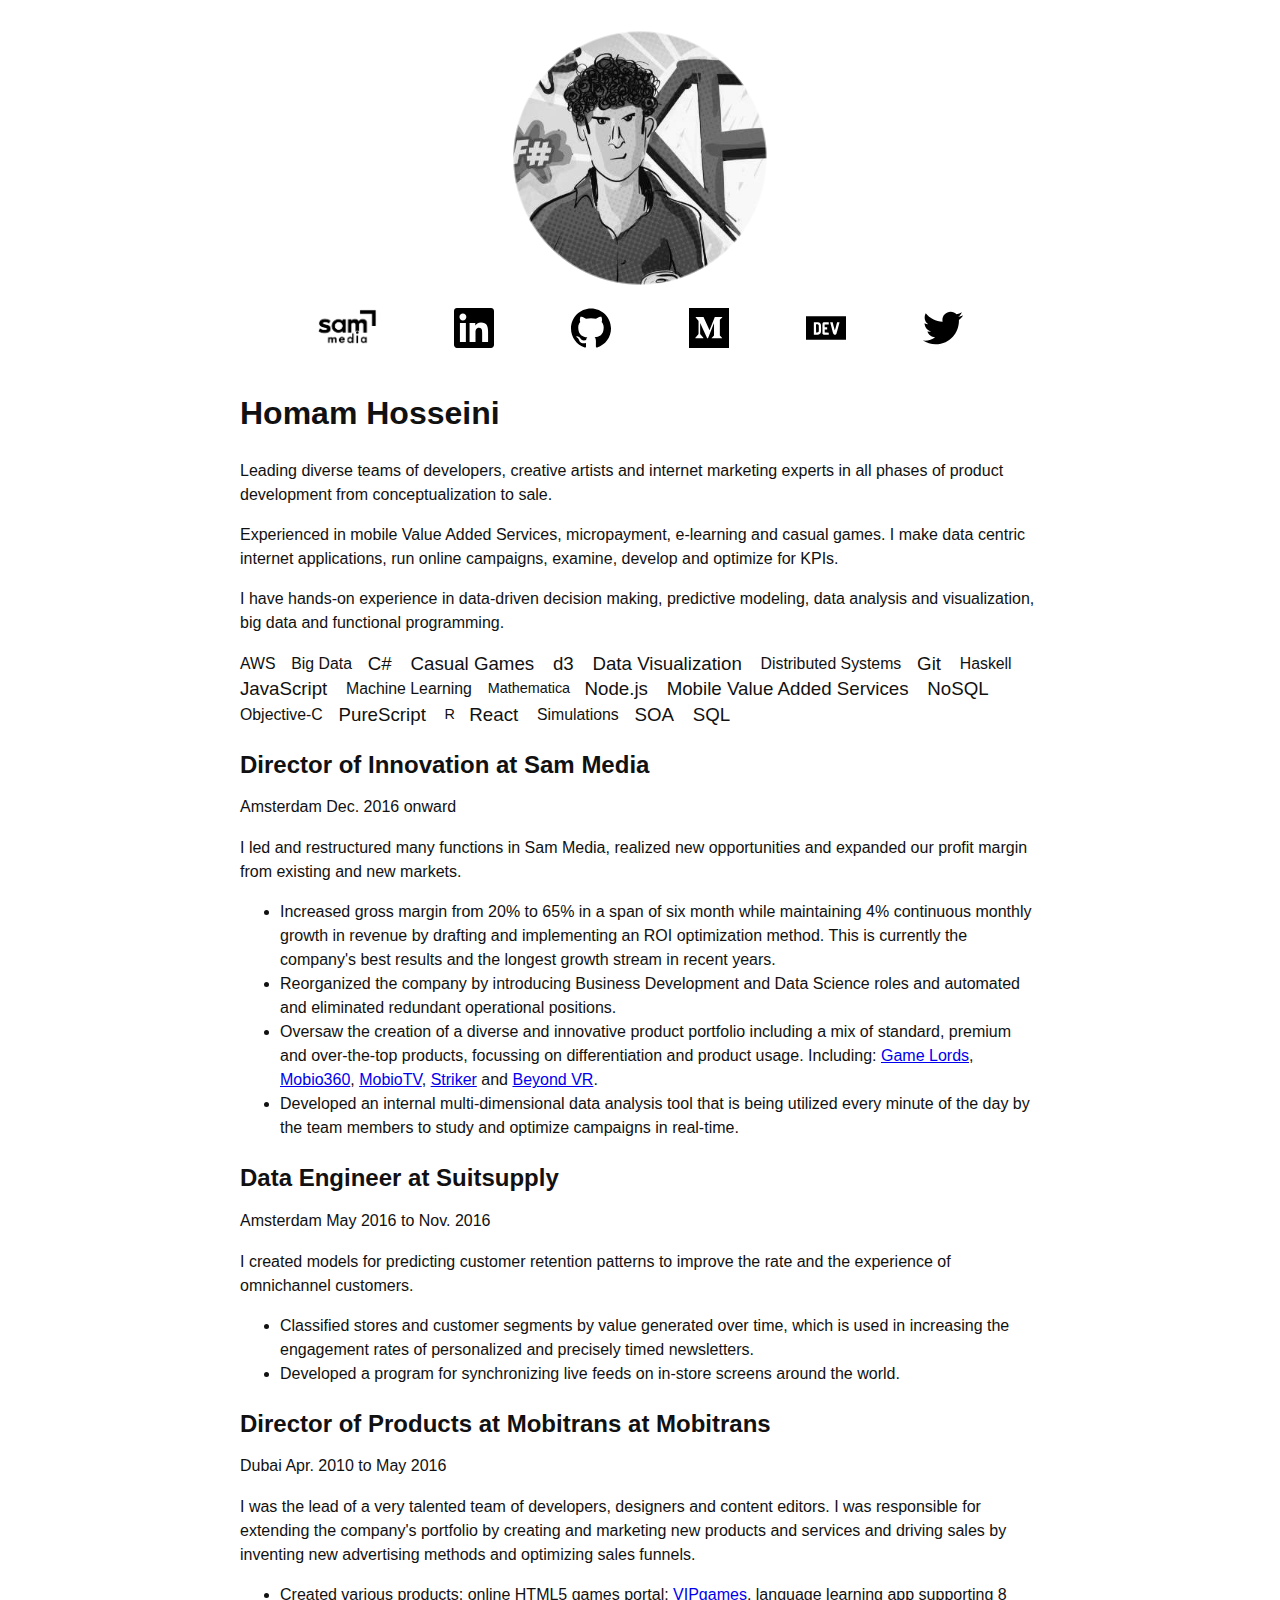
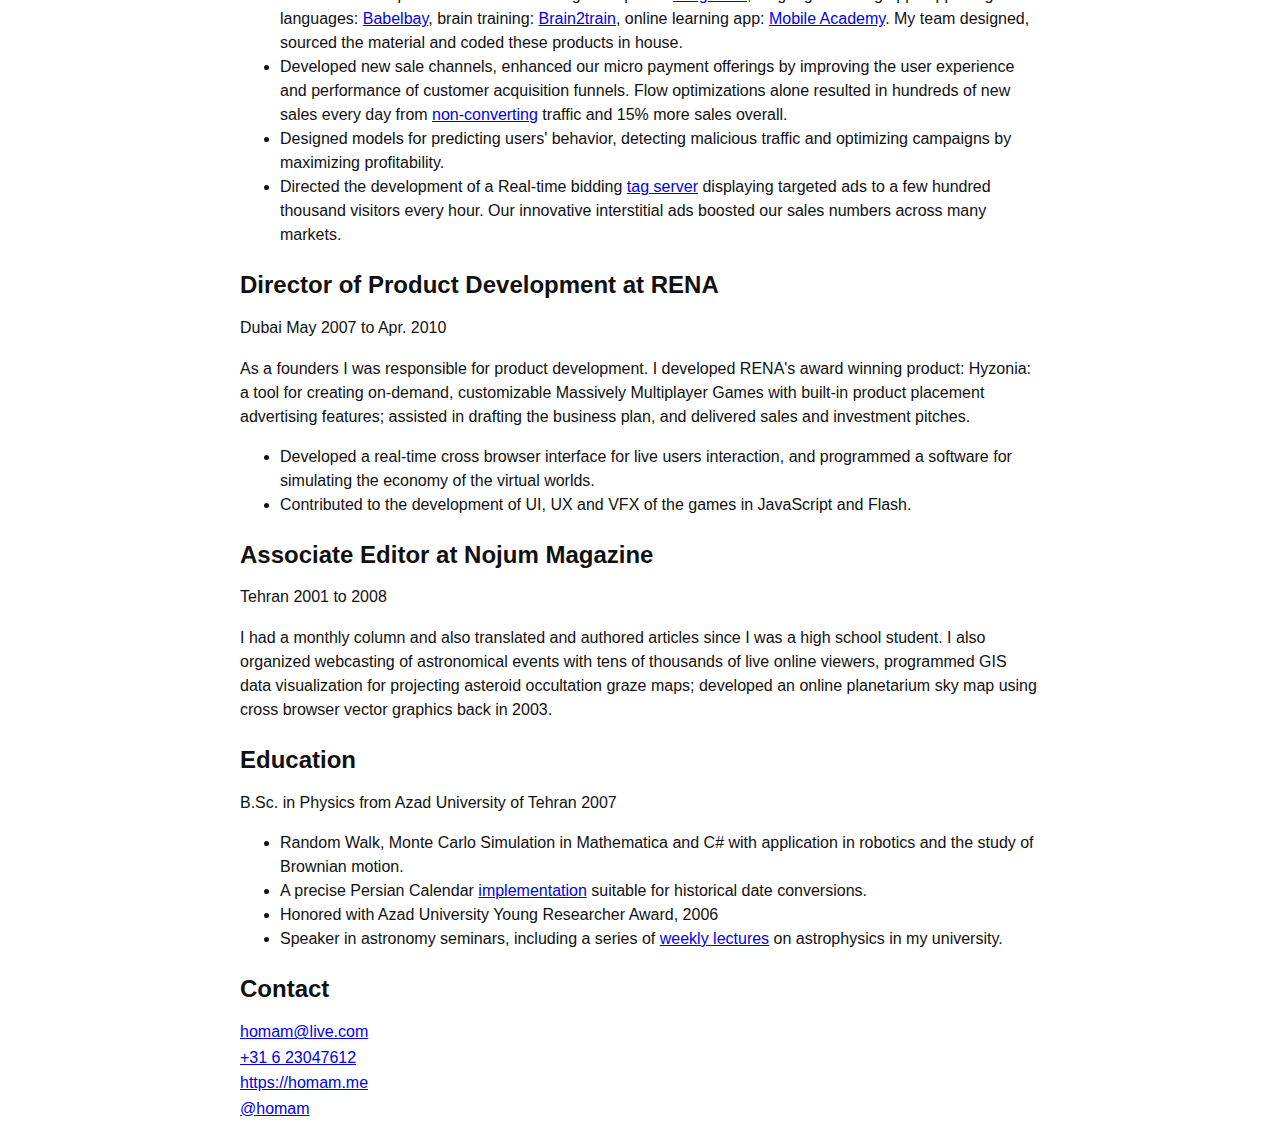
==== commit 4157373a: "Update index.html" ====
--- a/cv/index.html
+++ b/cv/index.html
@@ -1,3 +1,4 @@
+<!DOCTYPE html>
 <html lang="en">
 
 <head>
@@ -9,293 +10,240 @@
   <link rel="apple-touch-icon" href="../apple-touch-icon.png">
   <link rel="manifest" href="../manifest.json">
   <title>Homam Hosseini</title>
-  <style>
-    .links {
-      display: flex;
-      flex-wrap: wrap;
-      justify-content: space-evenly;
-      align-items: flex-start;
+<style>
+  .links {
+    display: flex;
+    flex-wrap: wrap;
+    justify-content: space-evenly;
+    align-items: flex-start;
+  }
+
+  .links a {
+    min-width: 40px;
+    margin-bottom: 20px;
+    display: block;
+  }
+
+  .links a span {
+    display: none;
+  }
+
+  .links img {
+    display: block;
+    max-width: 40px;
+    max-height: 60px;
+  }
+
+  .links .sam-media {
+    min-width: 60px;
+  }
+
+  .links .sam-media img {
+    max-width: 60px;
+    filter: invert(1) saturate(0) contrast(10);
+  }
+</style>
+<style>
+  .my-photo {
+    background-size: contain;
+    background-repeat: no-repeat;
+    width: 500px;
+    height: 500px;
+    background: radial-gradient(circle, transparent 59%, var(--color-v) 60%), linear-gradient(to right, var(--color), var(--color)), url([data-uri]);
+    background-position: center -40%;
+    background-size: cover;
+    background-repeat: no-repeat;
+    background-blend-mode: normal, saturation, normal;
+    --color-v: rgb(255, 255, 255);
+    --color: grey;
+    flex: 1 1;
+  }
+
+  body {
+    color: #111;
+    font-family: 'Poppins', sans-serif;
+    font-weight: 400;
+    overflow-x: hidden;
+    height: 100%;
+    font-size: 100%;
+  }
+
+  main {
+    clear: both;
+    margin-left: auto;
+    margin-right: auto;
+    padding-left: 1em;
+    padding-right: 1em;
+    max-width: 80em;
+  }
+
+  @media (max-width: 32em) {
+    aside {
+      position: relative;
+      z-index: 10;
     }
 
-    .links a {
-      min-width: 40px;
-      margin-bottom: 20px;
-      display: block;
-    }
-
-    .links a span {
-      display: none;
-    }
-
-    .links img {
-      display: block;
-      max-width: 40px;
-      max-height: 60px;
-    }
-
-    .links .sam-media {
-      min-width: 60px;
-    }
-
-    .links .sam-media img {
-      max-width: 60px;
-      filter: invert(1) saturate(0) contrast(10);
-    }
-  </style>
-  <style>
-    .my-photo {
-      background-size: contain;
-      background-repeat: no-repeat;
-      width: 500px;
-      height: 500px;
-      background: radial-gradient(circle, transparent 59%, var(--color-v) 60%), linear-gradient(to right, var(--color), var(--color)), url([data-uri]);
-      background-position: center -40%;
-      background-size: cover;
-      background-repeat: no-repeat;
-      background-blend-mode: normal, saturation, normal;
-      --color-v: rgb(255, 255, 255);
-      --color: grey;
-      flex: 1 1;
-    }
-
-    body {
-      color: #111;
-      font-family: 'Poppins', sans-serif;
-      font-weight: 400;
-      overflow-x: hidden;
-      height: 100%;
-      font-size: 100%;
-    }
-
-    main {
-      clear: both;
-      margin-left: auto;
-      margin-right: auto;
-      padding-left: 1em;
-      padding-right: 1em;
-      max-width: 80em;
-    }
-
-    @media (max-width: 32em) {
-      aside {
-        position: relative;
-        z-index: 10;
-      }
-
-      .stack {
-        max-width: 16em;
-        margin: auto;
-      }
-    }
-
-    @media (min-width: 32em) {
-      .posts {
-        position: relative;
-        left: 300px;
-      }
-
-      aside {
-        overflow-y: auto;
-        height: calc(100vh - 2em - 2em);
-        width: calc(300px - 1em);
-        float: left;
-        position: fixed;
-        top: 2em;
-      }
-
-      aside .stack {
-        max-width: 14em;
-        margin: auto;
-      }
-    }
-
-    aside .my-photo {
-      margin: auto;
-      width: 250px;
-      height: 250px;
-    }
-
-    aside .links {
-      flex-direction: column;
-    }
-
-    aside .links a {
-      display: flex;
-      width: 100%;
-      justify-content: space-between;
-      align-items: center;
-    }
-
-    aside .links span {
-      display: block;
-    }
-  </style>
-  <style>
-    body {
-      color: #111;
-      font-family: 'Poppins', sans-serif;
-      font-weight: 400;
-      overflow-x: hidden;
-      height: 100%;
-      font-size: 100%;
-      line-height: 1.5;
-    }
-
-    main {
-      max-width: 800px;
+    .stack {
+      max-width: 16em;
       margin: auto;
     }
-
-    .my-photo {
-      background-size: contain;
-      background-repeat: no-repeat;
-      width: 300px;
-      height: 300px;
-      background: radial-gradient(circle, transparent 59%, var(--color-v) 60%), linear-gradient(to right, var(--color), var(--color)), url([data-uri]);
-      background-position: center -40%;
-      background-size: cover;
-      background-repeat: no-repeat;
-      background-blend-mode: normal, saturation, normal;
-      --color-v: rgb(255, 255, 255);
-      --color: grey;
-      flex: 1 1;
+  }
+
+  @media (min-width: 32em) {
+    .posts {
+      position: relative;
+      left: 300px;
     }
 
-    .sky h1 {
-      font-size: 300%;
+    aside {
+      overflow-y: auto;
+      height: calc(100vh - 2em - 2em);
+      width: calc(300px - 1em);
+      float: left;
+      position: fixed;
+      top: 2em;
     }
 
-    .sky .my-photo {
+    aside .stack {
+      max-width: 14em;
       margin: auto;
     }
-
-    .skills {
-      margin: 0 auto 0 auto;
-      padding: 0;
-      display: flex;
-      flex-wrap: wrap;
-      justify-content: flex-start;
-      font-size: 90%;
-    }
-
-    .skills li {
-      margin: 0;
-      padding: 0 0 0 0;
-      list-style-type: none;
-      display: inline;
-      padding-right: 1em;
-      line-height: 19pt;
-    }
-
-    .skills li.a {
-      font-size: 130%;
-    }
-
-    .skills li.b {
-      font-size: 110%;
-    }
-
-    article h2 {
-      margin-bottom: 1ex;
-      padding-bottom: 0ex;
-    }
-
-    article .duration {
-      margin-bottom: 2ex;
-    }
-
-    article details summary {
-      display: block;
-      cursor: pointer;
-    }
-
-    article details summary:before {
-      display: none;
-    }
-
-    article details summary::-webkit-details-marker {
-      display: none;
-    }
-
-    address {
-      font-style: normal;
-    }
-
-    address div {
-      line-height: 3ex;
-    }
-
-    @media (max-width: 600px) {
-      .my-photo {
-        width: calc(90vw - 2px);
-        height: 80vw;
-      }
-    }
-
-    @media (max-width: 800px) {
-      .sky {
-        text-align: center;
-      }
-    }
-
-    @media print {
-      body {
-        font-family: "PT Serif", Georgia, "Times New Roman", serif;
-        line-height: 1.5;
-      }
-
-      h1,
-      h2,
-      h3,
-      h4 {
-        font-family: "PT Sans", Helvetica, Arial, sans-serif;
-      }
-
-      article {
-        page-break-inside: avoid;
-      }
-
-      article ul {
-        padding-left: 1.5em;
-      }
-
-      article ul li {
-        margin-bottom: 1.5ex;
-      }
-
-      a:link,
-      a:visited,
-      a {
-        color: #520;
-        text-decoration: none;
-      }
-
-      h1 {
-        font-size: 24pt;
-        text-align: right;
-      }
-
-      .sky h2,
-      .sky h3,
-      .sky h4 {
-        font-size: 14pt;
-        margin-top: 25px;
-      }
-
-      .sky .my-photo {
-        display: none;
-      }
-
-      .sky .links {
-        display: none;
-      }
-    }
-
-    @page {
-      margin-left: 0.6in;
-      margin-right: 0.5in;
-    }
-  </style>
+  }
+
+  aside .my-photo {
+    margin: auto;
+    width: 250px;
+    height: 250px;
+  }
+
+  aside .links {
+    flex-direction: column;
+  }
+
+  aside .links a {
+    display: flex;
+    width: 100%;
+    justify-content: space-between;
+    align-items: center;
+  }
+
+  aside .links span {
+    display: block;
+  }
+</style>
+<style>body {
+  color: #111;
+  font-family: 'Poppins', sans-serif;
+  font-weight: 400;
+  overflow-x: hidden;
+  height: 100%;
+  font-size: 100%;
+  line-height: 1.5; }
+
+main {
+  max-width: 800px;
+  margin: auto; }
+
+.my-photo {
+  background-size: contain;
+  background-repeat: no-repeat;
+  width: 300px;
+  height: 300px;
+  background: radial-gradient(circle, transparent 59%, var(--color-v) 60%), linear-gradient(to right, var(--color), var(--color)), url([data-uri]);
+  background-position: center -40%;
+  background-size: cover;
+  background-repeat: no-repeat;
+  background-blend-mode: normal, saturation, normal;
+  --color-v: rgb(255, 255, 255);
+  --color: grey;
+  flex: 1 1; }
+
+.sky h1 {
+  font-size: 300%; }
+
+.sky .my-photo {
+  margin: auto; }
+
+.skills {
+  margin: 0 auto 0 auto;
+  padding: 0;
+  display: flex;
+  flex-wrap: wrap;
+  justify-content: flex-start;
+  font-size: 90%; }
+  .skills li {
+    margin: 0;
+    padding: 0 0 0 0;
+    list-style-type: none;
+    display: inline;
+    padding-right: 1em;
+    line-height: 19pt; }
+  .skills li.a {
+    font-size: 130%; }
+  .skills li.b {
+    font-size: 110%; }
+
+.article h2 {
+  margin-bottom: 1ex;
+  padding-bottom: 0ex; }
+
+.article .duration {
+  margin-bottom: 2ex; }
+
+.article details summary {
+  display: block;
+  cursor: pointer; }
+  .article details summary:before {
+    display: none; }
+  .article details summary::-webkit-details-marker {
+    display: none; }
+
+address {
+  font-style: normal; }
+  address div {
+    line-height: 3ex; }
+
+@media (max-width: 600px) {
+  .my-photo {
+    width: calc(90vw - 2px);
+    height: 80vw; } }
+
+@media (max-width: 800px) {
+  .sky {
+    text-align: center; } }
+
+@media print {
+  body {
+    font-family: "PT Serif", Georgia, "Times New Roman", serif;
+    line-height: 1.5; }
+  h1, h2, h3, h4 {
+    font-family: "PT Sans", Helvetica, Arial, sans-serif; }
+  .article {
+    page-break-inside: avoid; }
+    .article ul {
+      padding-left: 1.5em; }
+      .article ul li {
+        margin-bottom: 1.5ex; }
+    .article.suitsupply, .article.mobitrans {
+      padding-top: 2em; }
+  a:link, a:visited, a {
+    color: #520;
+    text-decoration: none; }
+  h1 {
+    font-size: 24pt;
+    text-align: right; }
+  .sky h2, .sky h3, .sky h4 {
+    font-size: 14pt;
+    margin-top: 25px; }
+  .sky .my-photo {
+    display: none; }
+  .sky .links {
+    display: none; } }
+
+@page {
+  margin-left: 0.6in;
+  margin-right: 0.6in; }
+</style>
 </head>
 
 <body>
@@ -324,14 +272,14 @@
         </div>
       </div>
       <h1>Homam Hosseini</h1>
-      <article>
+      <section class="article">
         <p>Leading diverse teams of developers, creative artists and internet marketing experts in all phases of product
           development from conceptualization to sale.</p>
         <p>Experienced in mobile Value Added Services, micropayment, e-learning and casual games. I make data centric
           internet applications, run online campaigns, examine, develop and optimize for KPIs.</p>
         <p>I have hands-on experience in data-driven decision making, predictive modeling, data analysis and
           visualization, big data and functional programming.</p>
-      </article>
+      </section>
       <ul class="skills list">
         <li class="b">AWS</li>
         <li class="b">Big Data</li>
@@ -356,12 +304,12 @@
         <li class="a">SOA</li>
         <li class="a">SQL</li>
       </ul>
-      <article>
+      <section class="article job sam-media">
         <h2>Director of Innovation at Sam Media</h2>
-        <section class="duration">Amsterdam <time datetime="2016-12">Dec. 2016</time> onward</section>
-        <details open="">
-          <summary>I led and restructure many functions in Sam Media, realized new opportunities and expanded our profit
-            margin from existing and new markets.</summary>
+        <section class="duration">Amsterdam <span datetime="2016-12">Dec. 2016</span> onward</section>
+        <details open="">
+          <summary>I led and restructured many functions in Sam Media, realized new opportunities and expanded our
+            profit margin from existing and new markets.</summary>
           <ul>
             <li>Increased gross margin from 20% to 65% in a span of six month while maintaining 4% continuous monthly
               growth in revenue by drafting and implementing an ROI optimization method. This is currently the company's
@@ -379,13 +327,13 @@
               day by the team members to study and optimize campaigns in real-time.</li>
           </ul>
         </details>
-      </article>
-      <article>
+      </section>
+      <section class="article job suitsupply">
         <h2>Data Engineer at Suitsupply</h2>
-        <section class="duration">Amsterdam <time datetime="2016-05">May 2016</time> to <time datetime="2016-11">Nov.
-            2016</time> </section>
-        <details open="">
-          <summary>I created models for predicting customer retention patterns to improve the rate and the experinece of
+        <section class="duration">Amsterdam <span datetime="2016-05">May 2016</span> to <span datetime="2016-11">Nov.
+            2016</span> </section>
+        <details open="">
+          <summary>I created models for predicting customer retention patterns to improve the rate and the experience of
             omnichannel customers.</summary>
           <ul>
             <li>Classified stores and customer segments by value generated over time, which is used in increasing the
@@ -393,15 +341,15 @@
             <li>Developed a program for synchronizing live feeds on in-store screens around the world.</li>
           </ul>
         </details>
-      </article>
-      <article>
+      </section>
+      <section class="article job mobitrans">
         <h2>Director of Products at Mobitrans at Mobitrans</h2>
-        <section class="duration">Dubai <time datetime="2010-04">Apr. 2010</time> to <time datetime="2016-05">May
-            2016</time> </section>
+        <section class="duration">Dubai <span datetime="2010-04">Apr. 2010</span> to <span datetime="2016-05">May
+            2016</span> </section>
         <details open="">
           <summary>I was the lead of a very talented team of developers, designers and content editors. I was
             responsible for extending the company's portfolio by creating and marketing new products and services and
-            driving sales by inventing new advertising methods and optimizing sale funnels.</summary>
+            driving sales by inventing new advertising methods and optimizing sales funnels.</summary>
           <ul>
             <li>Created various products: online HTML5 games portal: <a rel="noopener noreferrer" target="_blank"
                 href="https://vipgames.me/">VIPgames</a>, language learning app supporting 8 languages: <a
@@ -420,11 +368,11 @@
               visitors every hour. Our innovative interstitial ads boosted our sales numbers across many markets.</li>
           </ul>
         </details>
-      </article>
-      <article>
+      </section>
+      <section class="article job rena">
         <h2>Director of Product Development at RENA</h2>
-        <section class="duration">Dubai <time datetime="2007-05">May 2007</time> to <time datetime="2010-04">Apr.
-            2010</time> </section>
+        <section class="duration">Dubai <span datetime="2007-05">May 2007</span> to <span datetime="2010-04">Apr.
+            2010</span> </section>
         <details open="">
           <summary>As a founders I was responsible for product development. I developed RENA's award winning product:
             Hyzonia: a tool for creating on-demand, customizable Massively Multiplayer Games with built-in product
@@ -436,22 +384,22 @@
             <li>Contributed to the development of UI, UX and VFX of the games in JavaScript and Flash.</li>
           </ul>
         </details>
-      </article>
-      <article>
+      </section>
+      <section class="article job nojum">
         <h2>Associate Editor at Nojum Magazine</h2>
-        <section class="duration">Tehran <time datetime="2001">2001</time> to <time datetime="2008">2008</time>
+        <section class="duration">Tehran <span datetime="2001">2001</span> to <span datetime="2008">2008</span>
         </section>
         <details open="">
-          <summary>I had a monthy column and also translated and authored articles since I was a high school student. I
-            also organized webcasting of astronomical events with tens of thousands of live online viewers, prgorammzed
+          <summary>I had a monthly column and also translated and authored articles since I was a high school student. I
+            also organized webcasting of astronomical events with tens of thousands of live online viewers, programmed
             GIS data visualization for projecting asteroid occultation graze maps; developed an online planetarium sky
             map using cross browser vector graphics back in 2003.</summary>
         </details>
-      </article>
-      <article>
+      </section>
+      <section class="article">
         <h2>Education</h2>
         <details open="">
-          <summary>B.Sc. in Physics from Azad University of Tehran <time datetime="2007">2007</time></summary>
+          <summary>B.Sc. in Physics from Azad University of Tehran <span datetime="2007">2007</span></summary>
           <ul>
             <li>Random Walk, Monte Carlo Simulation in Mathematica and C# with application in robotics and the study of
               Brownian motion.</li>
@@ -463,8 +411,8 @@
                 href="https://www.slideshare.net/homam">weekly lectures</a> on astrophysics in my university.</li>
           </ul>
         </details>
-      </article>
-      <article>
+      </section>
+      <section class="article">
         <h2>Contact</h2>
         <address>
           <div><a href="mailto:homam@live.com">homam@live.com</a></div>
@@ -472,10 +420,9 @@
           <div><a href="https://homam.me">https://homam.me</a></div>
           <div><a rel="noopener noreferrer" target="_blank" href="https://twitter.com/homam">@homam</a></div>
         </address>
-      </article>
+      </section>
     </main>
   </div>
-
 </body>
 
 </html>
